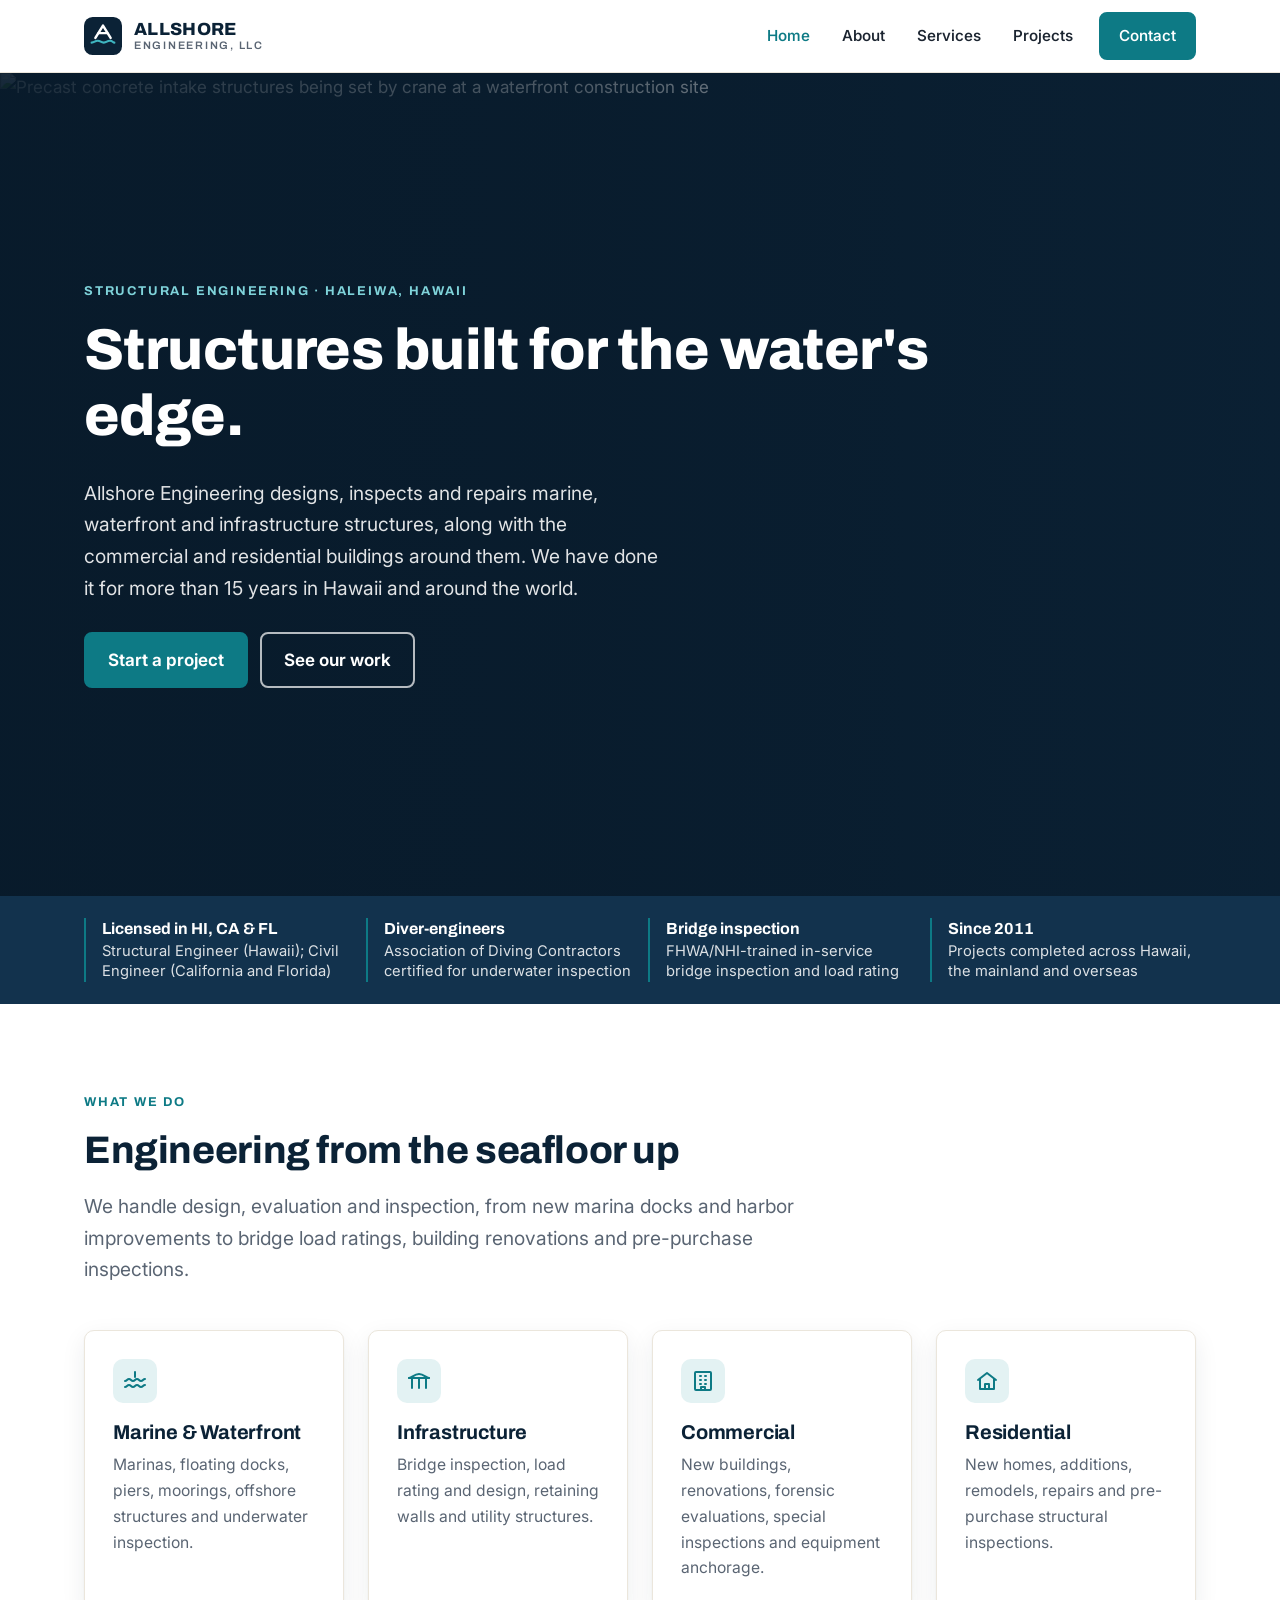
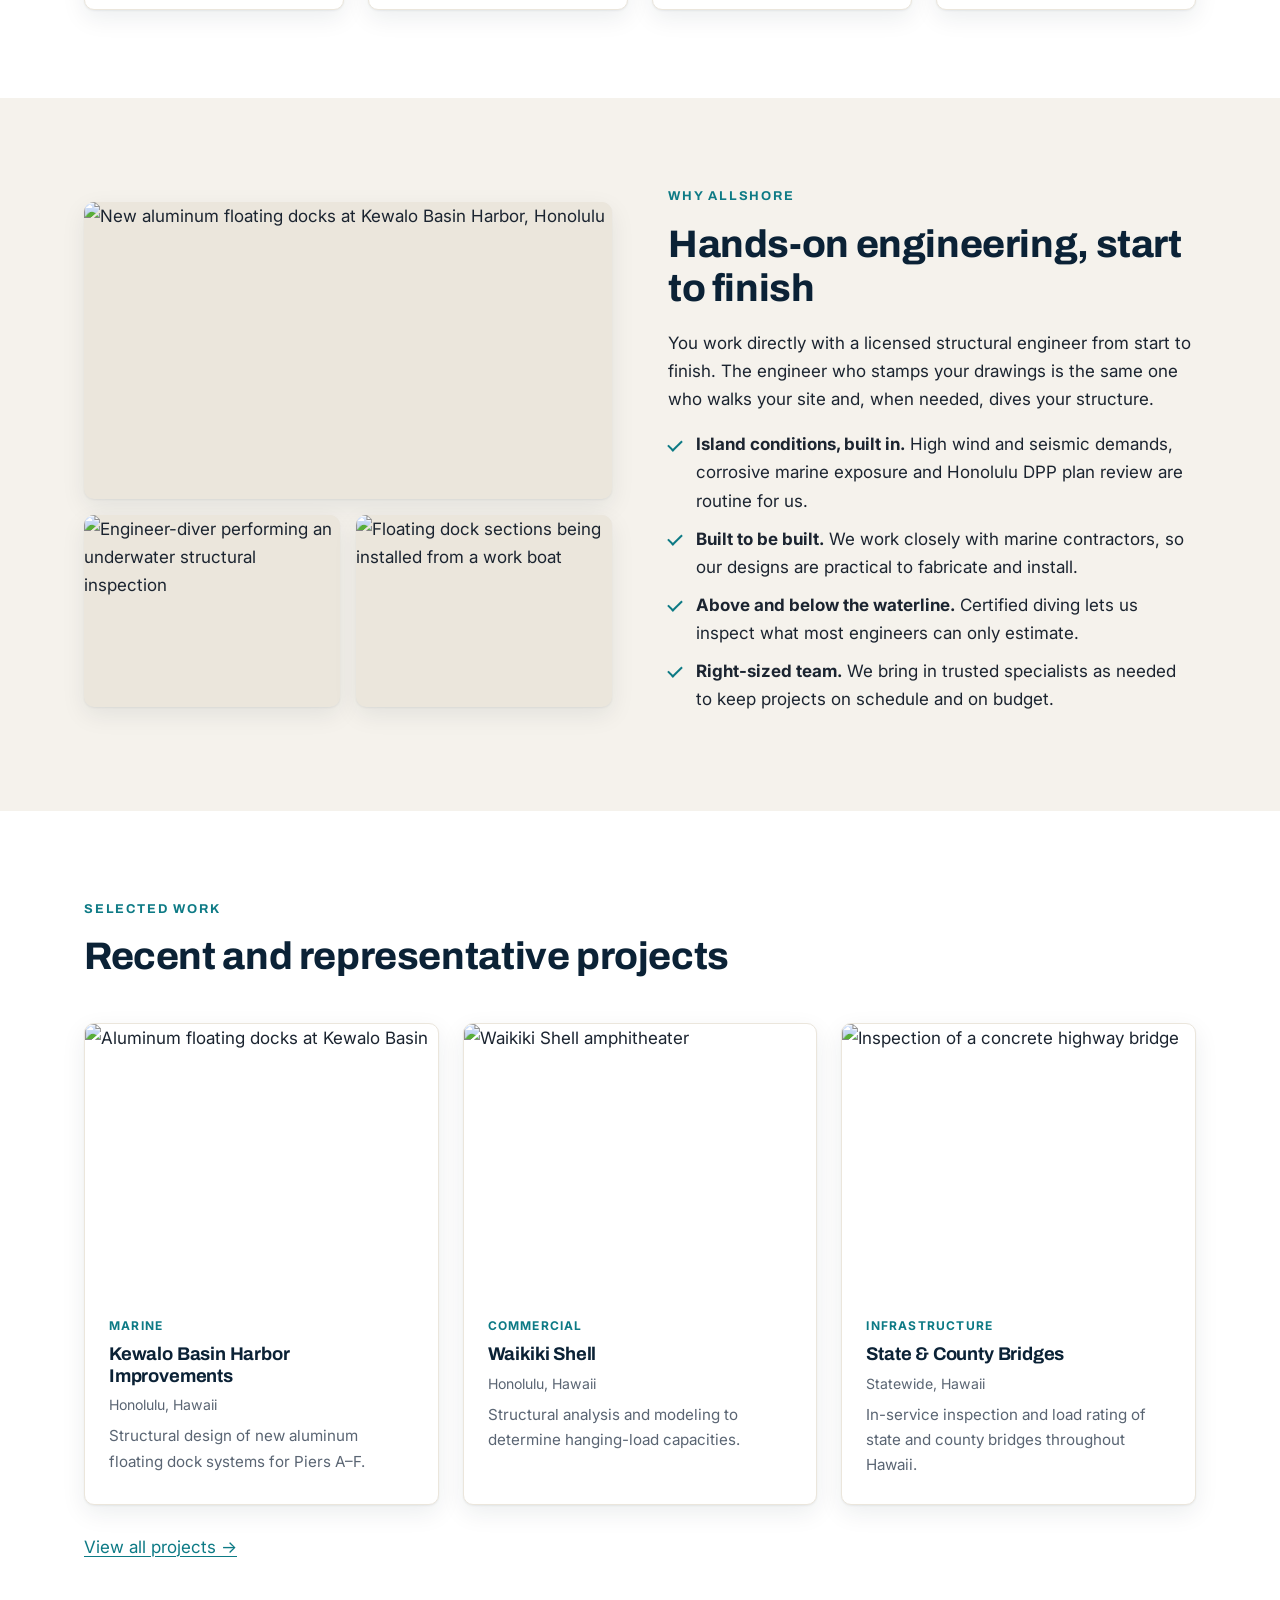
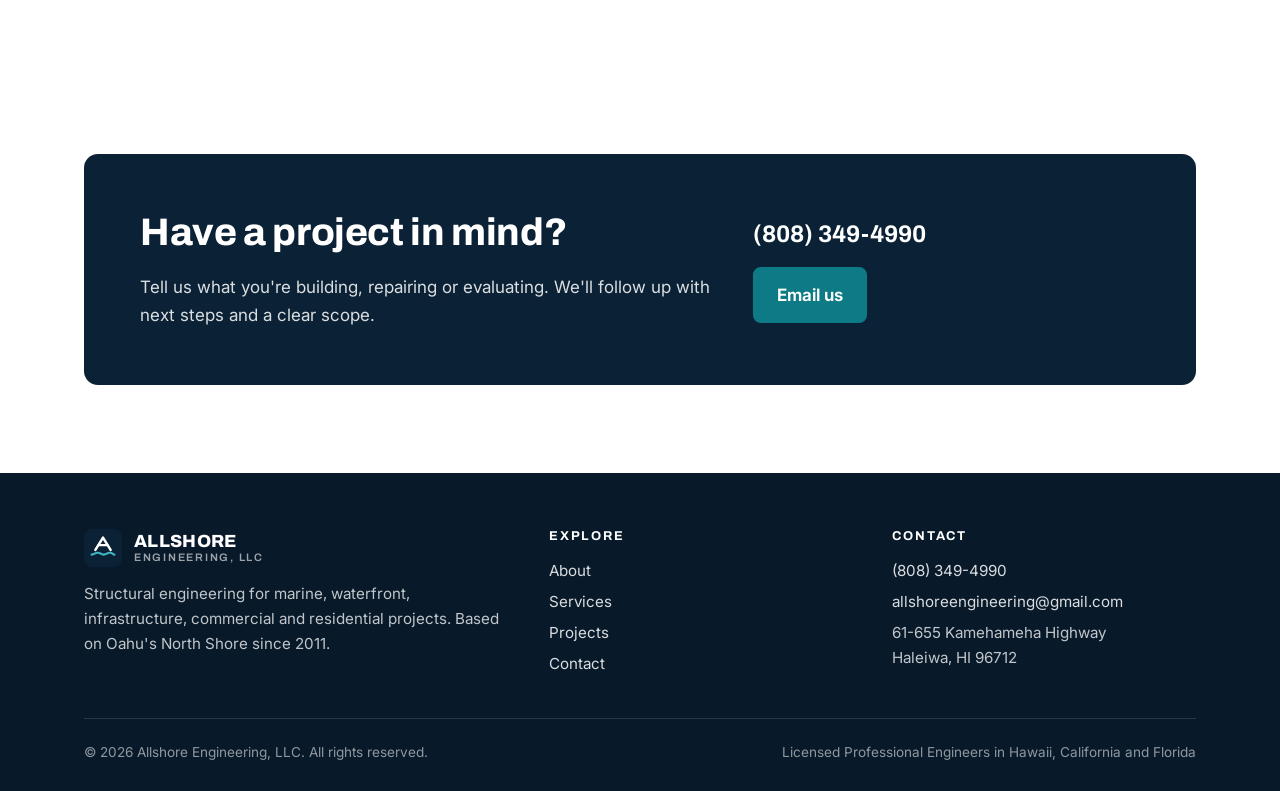
==== index.html @ d49df00f "Add files via upload" ====
<!doctype html>
<html lang="en">
<head>
<meta charset="utf-8">
<meta name="viewport" content="width=device-width, initial-scale=1">
<title>Allshore Engineering | Structural Engineers in Hawaii</title>
<meta name="description" content="Allshore Engineering, LLC provides structural engineering design, evaluation and inspection for marine, waterfront, infrastructure, commercial and residential projects in Hawaii and beyond.">
<link rel="canonical" href="https://allshoreengineering.com/">
<meta property="og:type" content="website">
<meta property="og:title" content="Allshore Engineering | Structural Engineers in Hawaii">
<meta property="og:description" content="Allshore Engineering, LLC provides structural engineering design, evaluation and inspection for marine, waterfront, infrastructure, commercial and residential projects in Hawaii and beyond.">
<meta property="og:url" content="https://allshoreengineering.com/">
<meta property="og:image" content="https://allshoreengineering.com/img/hero-burullus.jpg">
<meta name="theme-color" content="#0b2236">
<link rel="icon" href="favicon.svg" type="image/svg+xml">
<link rel="preconnect" href="https://fonts.googleapis.com">
<link rel="preconnect" href="https://fonts.gstatic.com" crossorigin>
<link href="https://fonts.googleapis.com/css2?family=Archivo:wght@600;700;800&family=Inter:wght@400;500;600;700&display=swap" rel="stylesheet">
<link rel="stylesheet" href="styles.css">
</head>
<body>
<a class="skip" href="#main">Skip to content</a>
<header class="site-header">
  <div class="container">
    <a class="brand" href="index.html" aria-label="Allshore Engineering home"><svg viewBox="0 0 40 40" aria-hidden="true"><rect width="40" height="40" rx="9" fill="#0b2236"/><path d="M8 27c3.2 0 3.2-2 6.4-2s3.2 2 6.4 2 3.2-2 6.4-2 3.2 2 4.8 2" fill="none" stroke="#3fb6c1" stroke-width="2.2" stroke-linecap="round"/><path d="M12 22 20 9l8 13" fill="none" stroke="#fff" stroke-width="2.6" stroke-linejoin="round" stroke-linecap="round"/><path d="M15.2 17h9.6" stroke="#fff" stroke-width="2.2" stroke-linecap="round"/></svg><span class="brand-name">ALLSHORE<small>Engineering, LLC</small></span></a>
    <button class="menu-toggle" aria-expanded="false" aria-controls="site-nav" aria-label="Menu"><svg viewBox="0 0 24 24" fill="none" stroke="currentColor" stroke-width="2" stroke-linecap="round"><path d="M4 7h16M4 12h16M4 17h16"/></svg></button>
    <nav class="nav" id="site-nav" aria-label="Main">
<a href="index.html" aria-current="page">Home</a>
<a href="about-us.html">About</a>
<a href="services.html">Services</a>
<a href="projects.html">Projects</a>
<a class="btn" href="contact.html">Contact</a>
    </nav>
  </div>
</header>
<main id="main">

<section class="hero">
  <div class="hero-media"><img src="img/hero-burullus.jpg" alt="Precast concrete intake structures being set by crane at a waterfront construction site" fetchpriority="high"></div>
  <div class="container">
    <span class="eyebrow">Structural Engineering &middot; Haleiwa, Hawaii</span>
    <h1>Structures built for the water's edge.</h1>
    <p>Allshore Engineering designs, inspects and repairs marine, waterfront and infrastructure structures, along with the commercial and residential buildings around them. We have done it for more than 15 years in Hawaii and around the world.</p>
    <div class="hero-actions">
      <a class="btn" href="contact.html">Start a project</a>
      <a class="btn btn-ghost" href="projects.html">See our work</a>
    </div>
  </div>
</section>

<div class="creds">
  <div class="container">
    <ul>
      <li><strong>Licensed in HI, CA &amp; FL</strong>Structural Engineer (Hawaii); Civil Engineer (California and Florida)</li>
      <li><strong>Diver-engineers</strong>Association of Diving Contractors certified for underwater inspection</li>
      <li><strong>Bridge inspection</strong>FHWA/NHI-trained in-service bridge inspection and load rating</li>
      <li><strong>Since 2011</strong>Projects completed across Hawaii, the mainland and overseas</li>
    </ul>
  </div>
</div>

<section>
  <div class="container">
    <div class="section-head">
      <span class="eyebrow">What we do</span>
      <h2>Engineering from the seafloor up</h2>
      <p class="lead">We handle design, evaluation and inspection, from new marina docks and harbor improvements to bridge load ratings, building renovations and pre-purchase inspections.</p>
    </div>
    <div class="grid-4">
      <a class="card" href="services.html#marine"><div class="icon"><svg viewBox="0 0 24 24" fill="none" stroke="currentColor" stroke-width="2" stroke-linecap="round" stroke-linejoin="round"><path d="M2 12c2 0 2-2 4-2s2 2 4 2 2-2 4-2 2 2 4 2 2-2 4-2"/><path d="M2 18c2 0 2-2 4-2s2 2 4 2 2-2 4-2 2 2 4 2 2-2 4-2"/><path d="M12 3v5"/></svg></div><h3>Marine &amp; Waterfront</h3><p>Marinas, floating docks, piers, moorings, offshore structures and underwater inspection.</p></a>
      <a class="card" href="services.html#infrastructure"><div class="icon"><svg viewBox="0 0 24 24" fill="none" stroke="currentColor" stroke-width="2" stroke-linecap="round" stroke-linejoin="round"><path d="M2 9h20"/><path d="M5 9v10M19 9v10M12 9v10"/><path d="M2 9c3 0 5-4 10-4s7 4 10 4"/></svg></div><h3>Infrastructure</h3><p>Bridge inspection, load rating and design, retaining walls and utility structures.</p></a>
      <a class="card" href="services.html#commercial"><div class="icon"><svg viewBox="0 0 24 24" fill="none" stroke="currentColor" stroke-width="2" stroke-linecap="round" stroke-linejoin="round"><rect x="4" y="3" width="16" height="18" rx="1"/><path d="M9 7h1M14 7h1M9 11h1M14 11h1M9 15h1M14 15h1M10 21v-3h4v3"/></svg></div><h3>Commercial</h3><p>New buildings, renovations, forensic evaluations, special inspections and equipment anchorage.</p></a>
      <a class="card" href="services.html#residential"><div class="icon"><svg viewBox="0 0 24 24" fill="none" stroke="currentColor" stroke-width="2" stroke-linecap="round" stroke-linejoin="round"><path d="M3 11 12 4l9 7"/><path d="M5 10v10h14V10"/><path d="M10 20v-5h4v5"/></svg></div><h3>Residential</h3><p>New homes, additions, remodels, repairs and pre-purchase structural inspections.</p></a>
    </div>
  </div>
</section>

<section class="section-sand">
  <div class="container grid-2">
    <div class="photo-stack">
      <div class="photo"><img src="img/kewalo-docks.jpg" alt="New aluminum floating docks at Kewalo Basin Harbor, Honolulu" loading="lazy"></div>
      <div class="photo"><img src="img/underwater-inspection.jpg" alt="Engineer-diver performing an underwater structural inspection" loading="lazy"></div>
      <div class="photo"><img src="img/dock-install.jpg" alt="Floating dock sections being installed from a work boat" loading="lazy"></div>
    </div>
    <div>
      <span class="eyebrow">Why Allshore</span>
      <h2>Hands-on engineering, start to finish</h2>
      <p>You work directly with a licensed structural engineer from start to finish. The engineer who stamps your drawings is the same one who walks your site and, when needed, dives your structure.</p>
      <ul class="list-plain list-check">
        <li><strong>Island conditions, built in.</strong> High wind and seismic demands, corrosive marine exposure and Honolulu DPP plan review are routine for us.</li>
        <li><strong>Built to be built.</strong> We work closely with marine contractors, so our designs are practical to fabricate and install.</li>
        <li><strong>Above and below the waterline.</strong> Certified diving lets us inspect what most engineers can only estimate.</li>
        <li><strong>Right-sized team.</strong> We bring in trusted specialists as needed to keep projects on schedule and on budget.</li>
      </ul>
    </div>
  </div>
</section>

<section>
  <div class="container">
    <div class="section-head">
      <span class="eyebrow">Selected work</span>
      <h2>Recent and representative projects</h2>
    </div>
    <div class="grid-3">
      <article class="project"><img src="img/kewalo-docks.jpg" alt="Aluminum floating docks at Kewalo Basin" loading="lazy"><div class="project-body"><span class="tag">Marine</span><h3>Kewalo Basin Harbor Improvements</h3><p class="loc">Honolulu, Hawaii</p><p>Structural design of new aluminum floating dock systems for Piers A&ndash;F.</p></div></article>
      <article class="project"><img src="img/waikiki-shell.jpg" alt="Waikiki Shell amphitheater" loading="lazy"><div class="project-body"><span class="tag">Commercial</span><h3>Waikiki Shell</h3><p class="loc">Honolulu, Hawaii</p><p>Structural analysis and modeling to determine hanging-load capacities.</p></div></article>
      <article class="project"><img src="img/bridge-underside.jpg" alt="Inspection of a concrete highway bridge" loading="lazy"><div class="project-body"><span class="tag">Infrastructure</span><h3>State &amp; County Bridges</h3><p class="loc">Statewide, Hawaii</p><p>In-service inspection and load rating of state and county bridges throughout Hawaii.</p></div></article>
    </div>
    <p style="margin-top:28px"><a href="projects.html">View all projects &rarr;</a></p>
  </div>
</section>

<section>
  <div class="container">
    <div class="cta">
      <div>
        <h2>Have a project in mind?</h2>
        <p>Tell us what you're building, repairing or evaluating. We'll follow up with next steps and a clear scope.</p>
      </div>
      <div class="actions">
        <a class="phone" href="tel:+18083494990">(808) 349-4990</a>
        <a class="btn" href="mailto:allshoreengineering@gmail.com?subject=Project%20inquiry">Email us</a>
      </div>
    </div>
  </div>
</section>

</main>
<footer class="site-footer">
  <div class="container">
    <div class="cols">
      <div>
        <a class="brand" href="index.html"><svg viewBox="0 0 40 40" aria-hidden="true"><rect width="40" height="40" rx="9" fill="#0b2236"/><path d="M8 27c3.2 0 3.2-2 6.4-2s3.2 2 6.4 2 3.2-2 6.4-2 3.2 2 4.8 2" fill="none" stroke="#3fb6c1" stroke-width="2.2" stroke-linecap="round"/><path d="M12 22 20 9l8 13" fill="none" stroke="#fff" stroke-width="2.6" stroke-linejoin="round" stroke-linecap="round"/><path d="M15.2 17h9.6" stroke="#fff" stroke-width="2.2" stroke-linecap="round"/></svg><span class="brand-name">ALLSHORE<small>Engineering, LLC</small></span></a>
        <p>Structural engineering for marine, waterfront, infrastructure, commercial and residential projects. Based on Oahu's North Shore since 2011.</p>
      </div>
      <div>
        <h4>Explore</h4>
        <ul>
          <li><a href="about-us.html">About</a></li>
          <li><a href="services.html">Services</a></li>
          <li><a href="projects.html">Projects</a></li>
          <li><a href="contact.html">Contact</a></li>
        </ul>
      </div>
      <div>
        <h4>Contact</h4>
        <ul>
          <li><a href="tel:+18083494990">(808) 349-4990</a></li>
          <li><a href="mailto:allshoreengineering@gmail.com">allshoreengineering@gmail.com</a></li>
          <li>61-655 Kamehameha Highway<br>Haleiwa, HI 96712</li>
        </ul>
      </div>
    </div>
    <div class="legal">
      <span>&copy; 2026 Allshore Engineering, LLC. All rights reserved.</span>
      <span>Licensed Professional Engineers in Hawaii, California and Florida</span>
    </div>
  </div>
</footer>
<script>
(function(){
  var t=document.querySelector('.menu-toggle'), n=document.getElementById('site-nav');
  if(t&&n) t.addEventListener('click',function(){var o=n.classList.toggle('open'); t.setAttribute('aria-expanded',o);});
})();
</script>
</body>
</html>
---- styles.css ----
/* Allshore Engineering, LLC — site styles */
:root {
  --navy: #0b2236;
  --navy-2: #12324d;
  --teal: #0d7a85;
  --teal-dark: #095e66;
  --sand: #f5f2ec;
  --sand-2: #ebe6dc;
  --ink: #1b2430;
  --muted: #5a6573;
  --line: #d9d3c7;
  --white: #ffffff;
  --radius: 10px;
  --max: 1160px;
  --shadow: 0 1px 2px rgba(11, 34, 54, .06), 0 8px 24px rgba(11, 34, 54, .08);
  --font-body: "Inter", system-ui, -apple-system, "Segoe UI", Roboto, sans-serif;
  --font-head: "Archivo", "Inter", system-ui, sans-serif;
}

*, *::before, *::after { box-sizing: border-box; }
html { scroll-behavior: smooth; }
body {
  margin: 0;
  font-family: var(--font-body);
  font-size: 17px;
  line-height: 1.65;
  color: var(--ink);
  background: var(--white);
  -webkit-font-smoothing: antialiased;
}
img { max-width: 100%; display: block; }
a { color: var(--teal); text-decoration-thickness: 1px; text-underline-offset: 3px; }
a:hover { color: var(--teal-dark); }
h1, h2, h3, h4 { font-family: var(--font-head); color: var(--navy); line-height: 1.15; margin: 0 0 .5em; letter-spacing: -.01em; }
h1 { font-size: clamp(2.2rem, 5vw, 3.6rem); font-weight: 800; }
h2 { font-size: clamp(1.7rem, 3.2vw, 2.4rem); font-weight: 750; }
h3 { font-size: 1.25rem; font-weight: 700; }
p { margin: 0 0 1em; }
.container { width: 100%; max-width: var(--max); margin: 0 auto; padding: 0 24px; }
.eyebrow { font-family: var(--font-head); font-size: .8rem; font-weight: 700; letter-spacing: .14em; text-transform: uppercase; color: var(--teal); margin-bottom: .9rem; display: block; }
.lead { font-size: 1.2rem; color: var(--muted); max-width: 46rem; }
.skip { position: absolute; left: -999px; top: 0; background: var(--navy); color: #fff; padding: 8px 14px; z-index: 100; }
.skip:focus { left: 8px; top: 8px; }

/* Header */
.site-header { position: sticky; top: 0; z-index: 50; background: rgba(255,255,255,.96); backdrop-filter: saturate(160%) blur(8px); border-bottom: 1px solid var(--sand-2); }
.site-header .container { display: flex; align-items: center; justify-content: space-between; height: 72px; }
.brand { display: flex; align-items: center; gap: 12px; text-decoration: none; color: var(--navy); }
.brand svg { width: 38px; height: 38px; flex: none; }
.brand-name { font-family: var(--font-head); font-weight: 800; font-size: 1.1rem; letter-spacing: .02em; line-height: 1.1; }
.brand-name small { display: block; font-weight: 600; font-size: .68rem; letter-spacing: .16em; color: var(--muted); text-transform: uppercase; }
.nav { display: flex; align-items: center; gap: 4px; }
.nav a { text-decoration: none; color: var(--ink); font-weight: 550; font-size: .95rem; padding: 8px 14px; border-radius: 8px; }
.nav a:hover { background: var(--sand); color: var(--navy); }
.nav a[aria-current="page"] { color: var(--teal); }
.nav .btn { margin-left: 8px; }
.menu-toggle { display: none; background: none; border: 1px solid var(--line); border-radius: 8px; padding: 8px 10px; cursor: pointer; color: var(--navy); }
.menu-toggle svg { width: 22px; height: 22px; display: block; }

/* Buttons */
.btn { display: inline-flex; align-items: center; gap: 8px; background: var(--teal); color: #fff !important; text-decoration: none; font-weight: 650; padding: 12px 22px; border-radius: 8px; border: 2px solid var(--teal); transition: background .15s, border-color .15s; }
.btn:hover { background: var(--teal-dark); border-color: var(--teal-dark); }
.btn-ghost { background: transparent; color: #fff !important; border-color: rgba(255,255,255,.7); }
.btn-ghost:hover { background: rgba(255,255,255,.12); border-color: #fff; }
.nav .btn { padding: 9px 18px; }

/* Hero */
.hero { position: relative; color: #fff; background: var(--navy); overflow: hidden; }
.hero-media { position: absolute; inset: 0; }
.hero-media img { width: 100%; height: 100%; object-fit: cover; }
.hero::after { content: ""; position: absolute; inset: 0; background: linear-gradient(90deg, rgba(8,26,42,.92) 0%, rgba(8,26,42,.72) 45%, rgba(8,26,42,.25) 100%); }
.hero .container { position: relative; z-index: 1; padding-top: 120px; padding-bottom: 120px; }
.hero h1 { color: #fff; max-width: 15em; }
.hero p { font-size: 1.2rem; max-width: 36rem; color: rgba(255,255,255,.88); }
.hero .eyebrow { color: #7fd3da; }
.hero-actions { display: flex; flex-wrap: wrap; gap: 12px; margin-top: 28px; }

.page-hero { background: var(--navy); color: #fff; position: relative; overflow: hidden; }
.page-hero .container { position: relative; z-index: 1; padding-top: 80px; padding-bottom: 72px; }
.page-hero h1 { color: #fff; font-size: clamp(2rem, 4.4vw, 3rem); }
.page-hero p { color: rgba(255,255,255,.85); font-size: 1.15rem; max-width: 42rem; margin: 0; }
.page-hero .eyebrow { color: #7fd3da; }
.page-hero.has-image .hero-media img { opacity: .35; }

/* Credentials strip */
.creds { background: var(--navy-2); color: #fff; }
.creds ul { list-style: none; margin: 0; padding: 22px 0; display: grid; grid-template-columns: repeat(4, 1fr); gap: 16px; }
.creds li { font-size: .92rem; line-height: 1.4; color: rgba(255,255,255,.85); padding-left: 16px; border-left: 2px solid var(--teal); }
.creds strong { display: block; color: #fff; font-family: var(--font-head); font-size: 1rem; }

/* Sections */
section { padding: 88px 0; }
.section-sand { background: var(--sand); }
.section-head { max-width: 46rem; margin-bottom: 44px; }
.grid-2 { display: grid; grid-template-columns: 1fr 1fr; gap: 56px; align-items: center; }
.grid-3 { display: grid; grid-template-columns: repeat(3, 1fr); gap: 24px; }
.grid-4 { display: grid; grid-template-columns: repeat(4, 1fr); gap: 24px; }

.card { background: var(--white); border: 1px solid var(--sand-2); border-radius: var(--radius); padding: 28px; box-shadow: var(--shadow); }
.card h3 { margin-bottom: .4em; }
.card p { color: var(--muted); margin: 0; font-size: .98rem; }
.card .icon { width: 44px; height: 44px; border-radius: 10px; background: #e3f2f3; color: var(--teal); display: grid; place-items: center; margin-bottom: 18px; }
.card .icon svg { width: 24px; height: 24px; }
a.card { text-decoration: none; color: inherit; transition: transform .15s, box-shadow .15s; }
a.card:hover { transform: translateY(-2px); box-shadow: 0 2px 4px rgba(11,34,54,.08), 0 14px 32px rgba(11,34,54,.12); }

.photo { border-radius: var(--radius); overflow: hidden; box-shadow: var(--shadow); background: var(--sand-2); }
.photo img { width: 100%; height: 100%; object-fit: cover; aspect-ratio: 4 / 3; }
.photo-stack { display: grid; grid-template-columns: 1fr 1fr; gap: 16px; }
.photo-stack .photo:first-child { grid-column: 1 / -1; }
.photo-stack .photo:first-child img { aspect-ratio: 16 / 9; }

/* Projects */
.project { background: var(--white); border-radius: var(--radius); overflow: hidden; border: 1px solid var(--sand-2); box-shadow: var(--shadow); display: flex; flex-direction: column; }
.project img { aspect-ratio: 4 / 3; object-fit: cover; width: 100%; }
.project-body { padding: 22px 24px 26px; }
.project-body .tag { font-size: .75rem; font-weight: 700; letter-spacing: .1em; text-transform: uppercase; color: var(--teal); }
.project-body h3 { margin: .35em 0 .35em; font-size: 1.15rem; }
.project-body p { color: var(--muted); font-size: .95rem; margin: 0; }
.project-body .loc { font-size: .88rem; color: var(--muted); margin-bottom: .5em; }
.note { font-size: .82rem; color: var(--muted); font-style: italic; margin-top: .6em !important; }

.filters { display: flex; flex-wrap: wrap; gap: 8px; margin-bottom: 32px; }
.filters button { font: inherit; font-size: .92rem; font-weight: 600; background: var(--white); border: 1px solid var(--line); color: var(--ink); padding: 8px 16px; border-radius: 999px; cursor: pointer; }
.filters button[aria-pressed="true"] { background: var(--navy); border-color: var(--navy); color: #fff; }

.list-plain { list-style: none; padding: 0; margin: 0; }
.list-check li { position: relative; padding-left: 28px; margin-bottom: 10px; }
.list-check li::before { content: ""; position: absolute; left: 0; top: .55em; width: 14px; height: 8px; border-left: 2.5px solid var(--teal); border-bottom: 2.5px solid var(--teal); transform: rotate(-45deg); }

/* Services detail */
.service { display: grid; grid-template-columns: 1fr 1.2fr; gap: 56px; align-items: start; padding: 64px 0; border-top: 1px solid var(--sand-2); }
.service:first-of-type { border-top: 0; padding-top: 0; }
.service.flip .service-media { order: 2; }
.service ul { columns: 2; column-gap: 28px; }

/* Bio */
.bio { display: grid; grid-template-columns: 1fr 1.5fr; gap: 56px; align-items: start; }
.facts { display: grid; gap: 22px; }
.facts h4 { font-size: .8rem; letter-spacing: .14em; text-transform: uppercase; color: var(--teal); margin-bottom: .5em; }
.facts ul { margin: 0; padding-left: 18px; }
.facts li { margin-bottom: 4px; }

/* Process */
.steps { counter-reset: step; display: grid; grid-template-columns: repeat(4, 1fr); gap: 24px; }
.step { position: relative; padding-top: 52px; }
.step::before { counter-increment: step; content: counter(step, decimal-leading-zero); position: absolute; top: 0; left: 0; font-family: var(--font-head); font-weight: 800; font-size: 2rem; color: var(--teal); }
.step p { color: var(--muted); font-size: .97rem; }

/* CTA */
.cta { background: var(--navy); color: #fff; border-radius: 14px; padding: 56px; display: grid; grid-template-columns: 1.5fr 1fr; gap: 32px; align-items: center; }
.cta h2 { color: #fff; }
.cta p { color: rgba(255,255,255,.85); margin: 0; }
.cta .actions { display: flex; flex-direction: column; gap: 12px; align-items: flex-start; }
.cta .actions a.phone { color: #fff; font-family: var(--font-head); font-size: 1.5rem; font-weight: 700; text-decoration: none; }

/* Contact */
.contact-grid { display: grid; grid-template-columns: 1.1fr 1fr; gap: 40px; }
.contact-item { display: flex; gap: 16px; padding: 20px 0; border-bottom: 1px solid var(--sand-2); }
.contact-item:last-child { border-bottom: 0; }
.contact-item .icon { flex: none; width: 44px; height: 44px; border-radius: 10px; background: #e3f2f3; color: var(--teal); display: grid; place-items: center; }
.contact-item .icon svg { width: 22px; height: 22px; }
.contact-item h3 { font-size: .8rem; letter-spacing: .14em; text-transform: uppercase; color: var(--muted); margin: 0 0 4px; }
.contact-item p, .contact-item a { margin: 0; font-size: 1.1rem; font-weight: 600; color: var(--navy); text-decoration: none; }
.contact-item a:hover { color: var(--teal); }
.map-frame { border: 0; width: 100%; height: 100%; min-height: 380px; border-radius: var(--radius); box-shadow: var(--shadow); }

/* Footer */
.site-footer { background: #081a2a; color: rgba(255,255,255,.75); padding: 56px 0 28px; font-size: .95rem; }
.site-footer .cols { display: grid; grid-template-columns: 1.4fr 1fr 1fr; gap: 40px; padding-bottom: 36px; border-bottom: 1px solid rgba(255,255,255,.12); }
.site-footer h4 { color: #fff; font-size: .8rem; letter-spacing: .14em; text-transform: uppercase; margin-bottom: 14px; }
.site-footer a { color: rgba(255,255,255,.85); text-decoration: none; }
.site-footer a:hover { color: #fff; text-decoration: underline; }
.site-footer ul { list-style: none; margin: 0; padding: 0; }
.site-footer li { margin-bottom: 6px; }
.site-footer .brand { color: #fff; margin-bottom: 14px; }
.site-footer .brand-name small { color: rgba(255,255,255,.6); }
.site-footer .legal { padding-top: 22px; display: flex; justify-content: space-between; flex-wrap: wrap; gap: 8px; font-size: .85rem; color: rgba(255,255,255,.55); }

/* Responsive */
@media (max-width: 980px) {
  .grid-4, .steps { grid-template-columns: repeat(2, 1fr); }
  .grid-3 { grid-template-columns: repeat(2, 1fr); }
  .creds ul { grid-template-columns: repeat(2, 1fr); }
  .grid-2, .bio, .service, .contact-grid, .cta { grid-template-columns: 1fr; gap: 32px; }
  .service.flip .service-media { order: 0; }
  .site-footer .cols { grid-template-columns: 1fr 1fr; }
}
@media (max-width: 760px) {
  body { font-size: 16px; }
  .menu-toggle { display: block; }
  .nav { display: none; position: absolute; top: 72px; left: 0; right: 0; background: #fff; flex-direction: column; align-items: stretch; padding: 12px 16px 20px; border-bottom: 1px solid var(--sand-2); box-shadow: var(--shadow); }
  .nav.open { display: flex; }
  .nav a { padding: 12px; }
  .nav .btn { margin: 8px 0 0; justify-content: center; }
  .container { padding: 0 16px; }
  section { padding: 64px 0; }
  .hero .container { padding-top: 88px; padding-bottom: 88px; }
  .hero::after { background: linear-gradient(180deg, rgba(8,26,42,.85), rgba(8,26,42,.7)); }
  .grid-3, .grid-4, .steps, .creds ul, .photo-stack, .site-footer .cols { grid-template-columns: 1fr; }
  .service ul { columns: 1; }
  .cta { padding: 36px 24px; }
}
@media (prefers-reduced-motion: reduce) { html { scroll-behavior: auto; } a.card { transition: none; } }
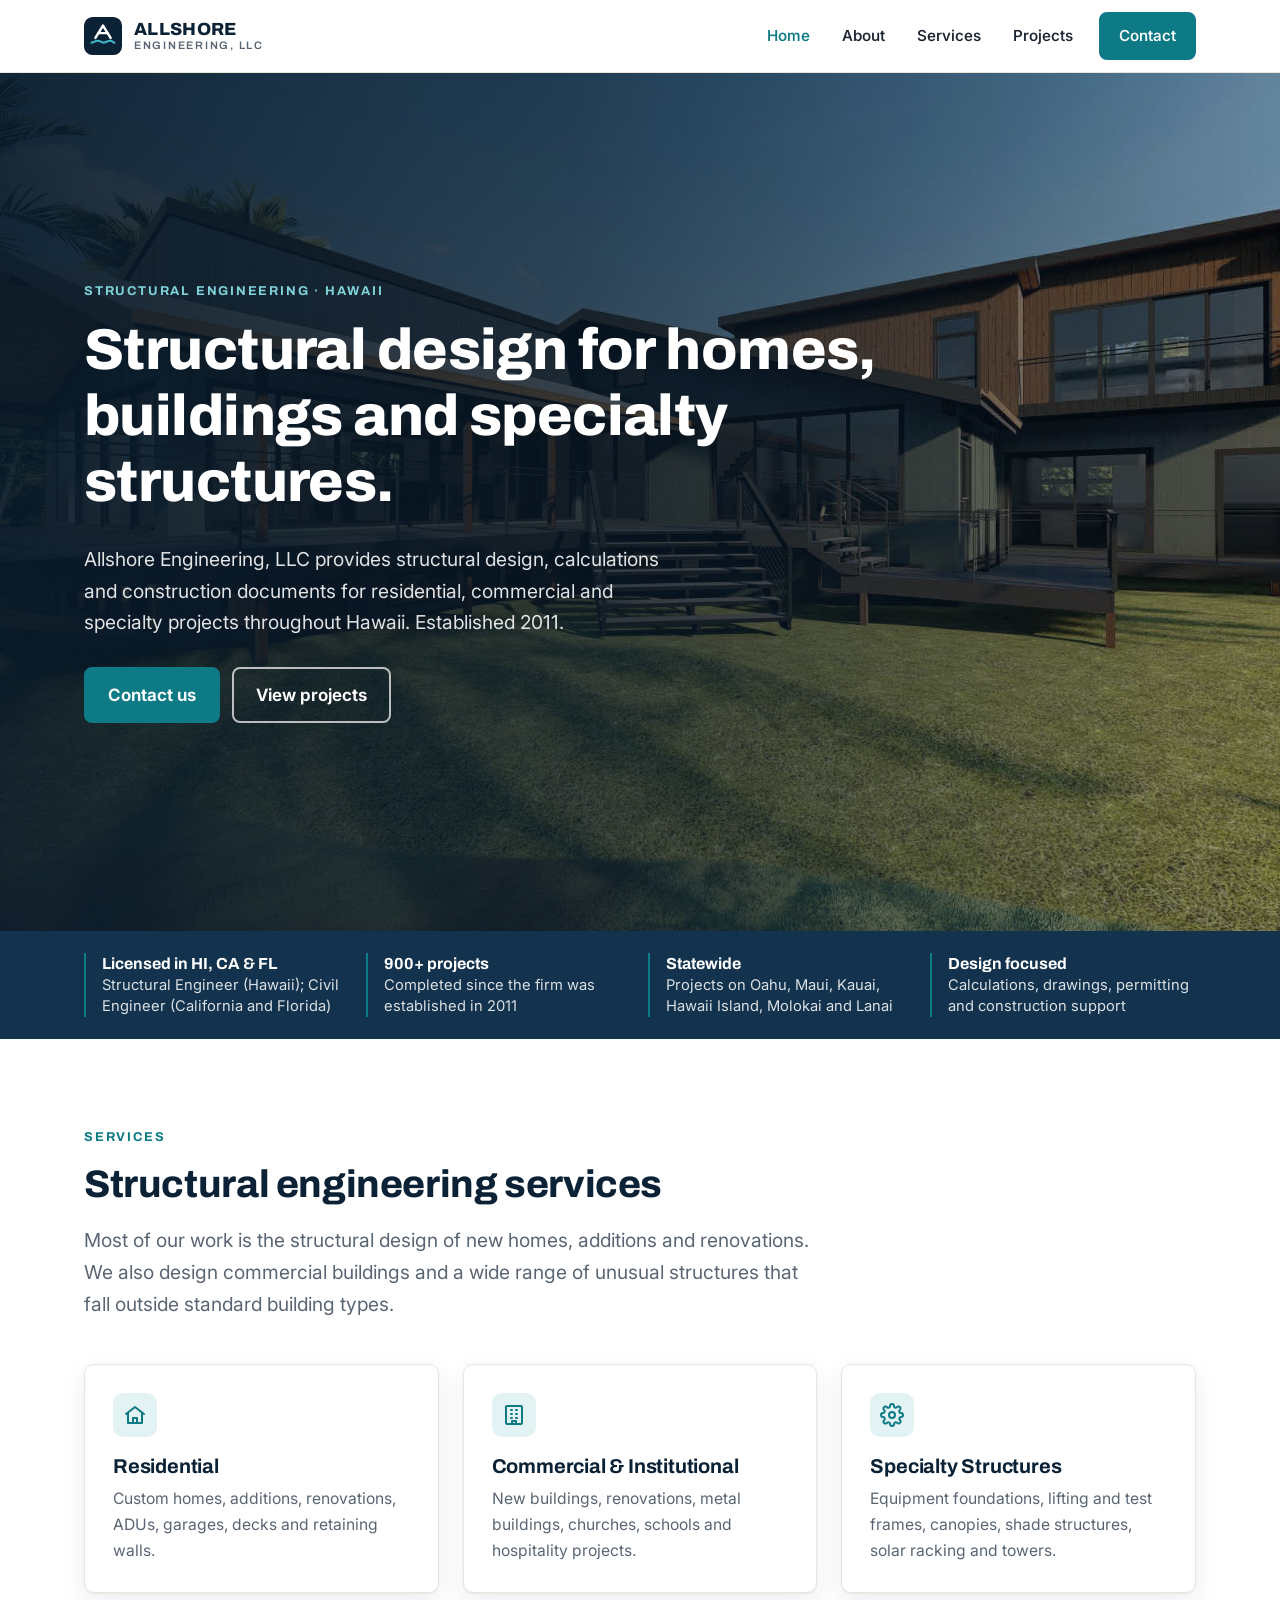
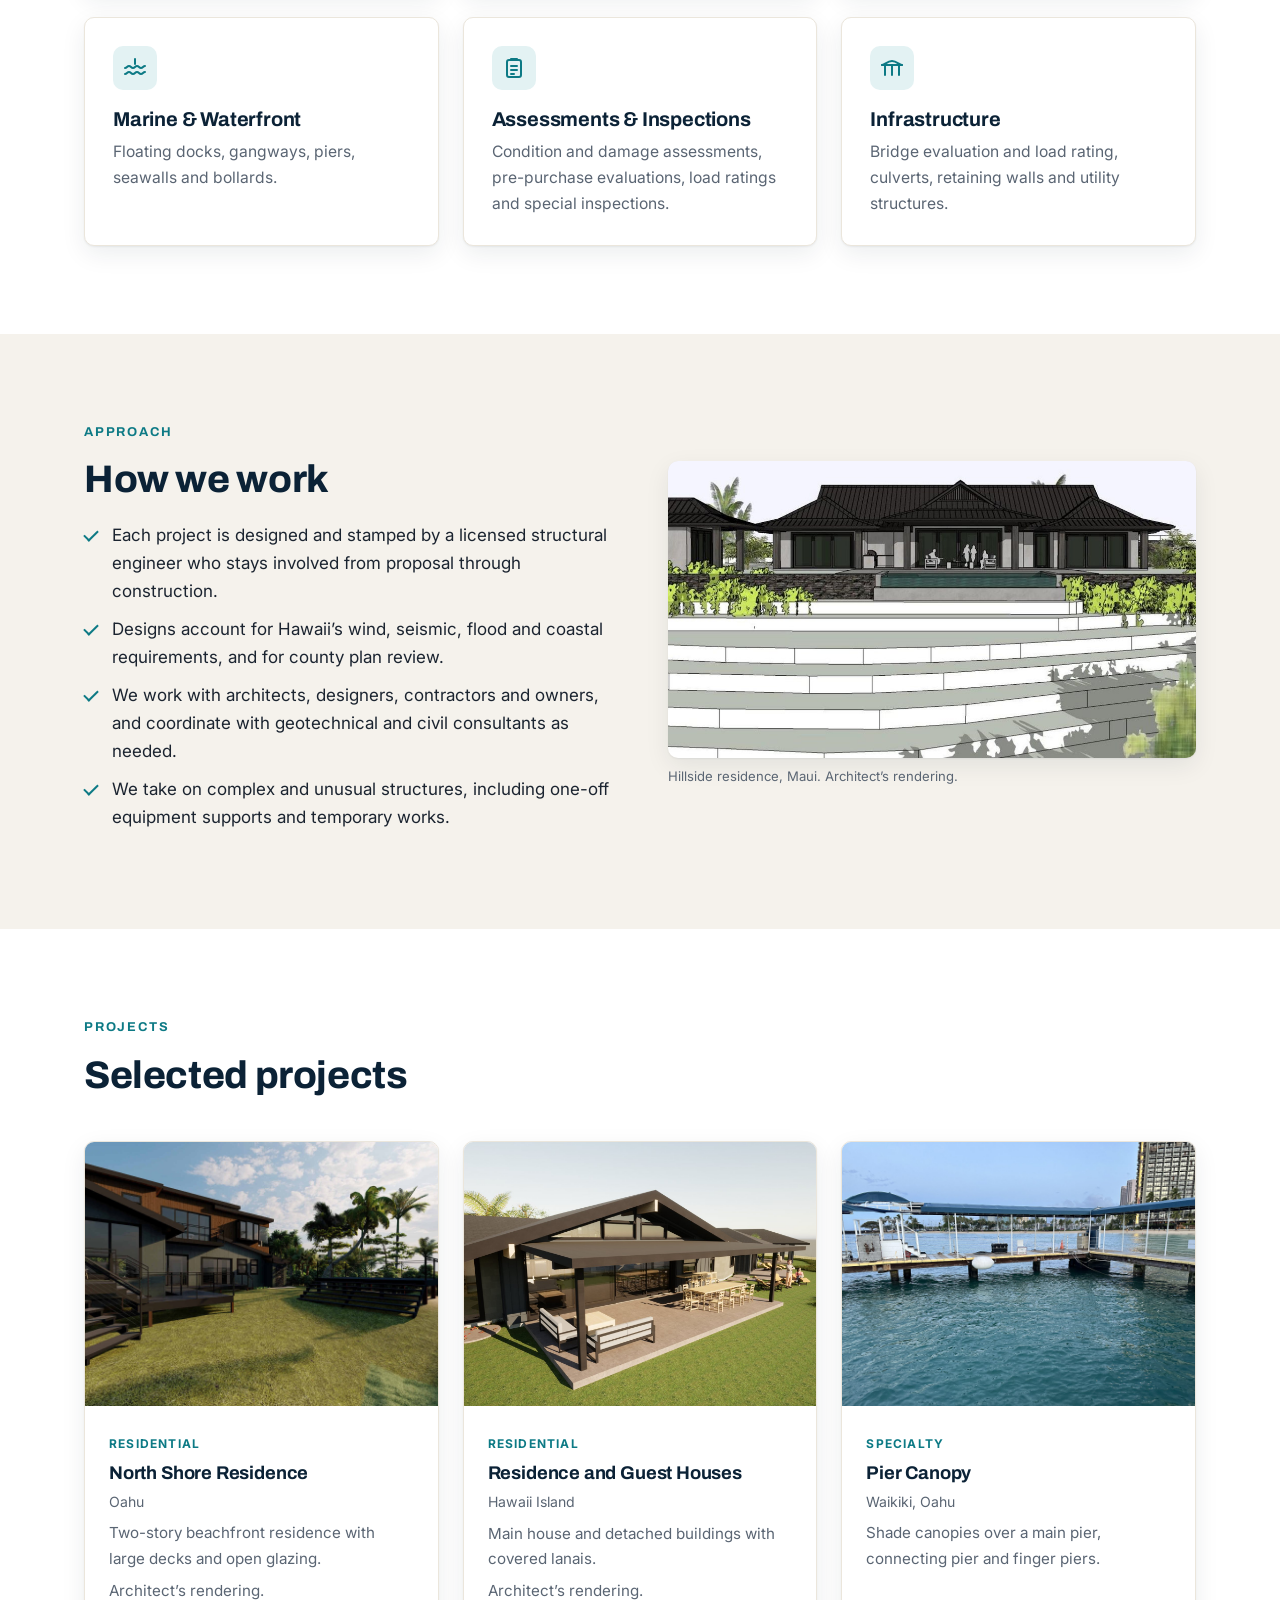
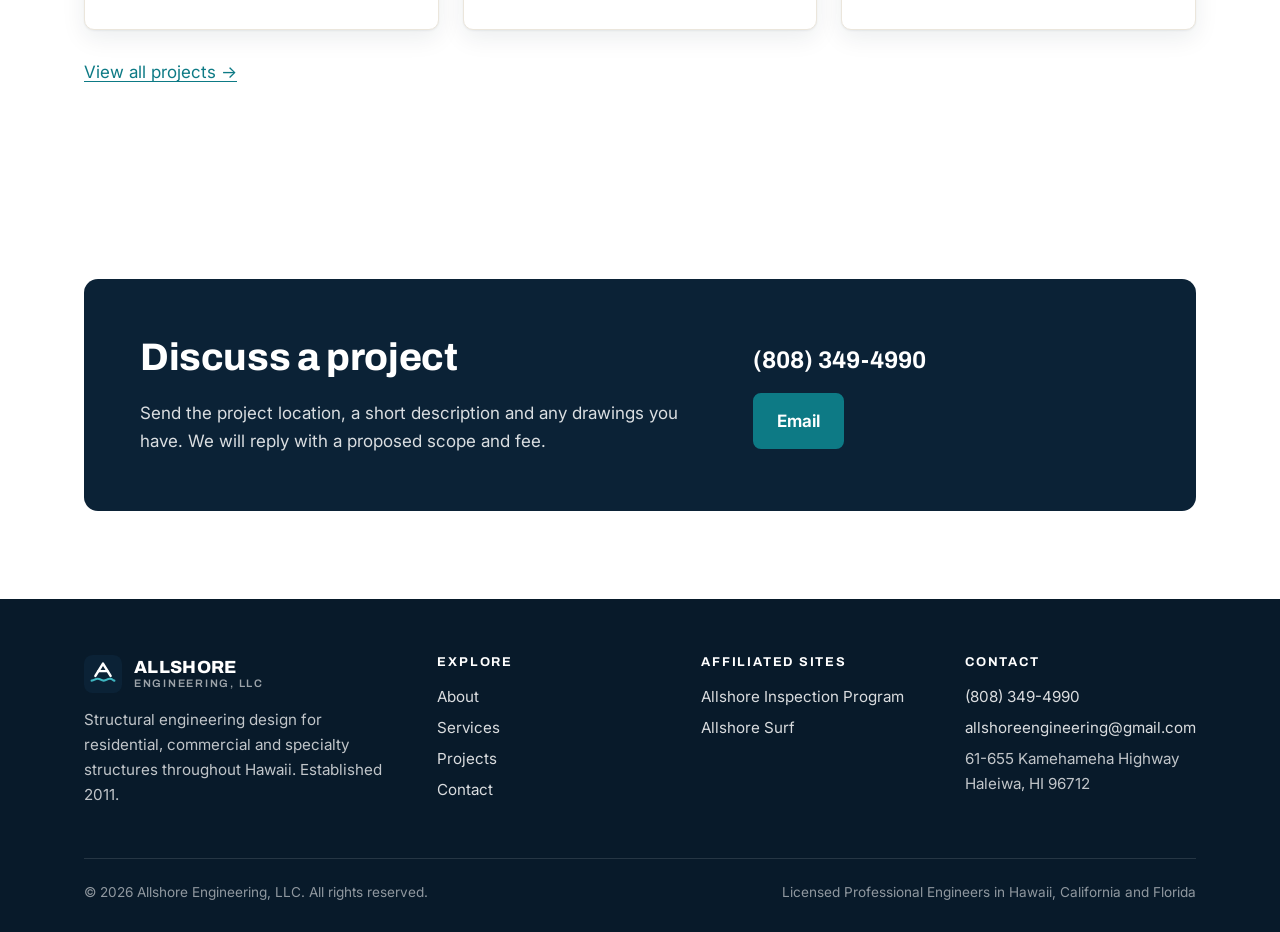
==== commit 1b6d122a: "Add files via upload" ====
--- a/index.html
+++ b/index.html
@@ -4,13 +4,13 @@
 <meta charset="utf-8">
 <meta name="viewport" content="width=device-width, initial-scale=1">
 <title>Allshore Engineering | Structural Engineers in Hawaii</title>
-<meta name="description" content="Allshore Engineering, LLC provides structural engineering design, evaluation and inspection for marine, waterfront, infrastructure, commercial and residential projects in Hawaii and beyond.">
+<meta name="description" content="Allshore Engineering, LLC provides structural design for residential, commercial and specialty structures throughout Hawaii.">
 <link rel="canonical" href="https://allshoreengineering.com/">
 <meta property="og:type" content="website">
 <meta property="og:title" content="Allshore Engineering | Structural Engineers in Hawaii">
-<meta property="og:description" content="Allshore Engineering, LLC provides structural engineering design, evaluation and inspection for marine, waterfront, infrastructure, commercial and residential projects in Hawaii and beyond.">
+<meta property="og:description" content="Allshore Engineering, LLC provides structural design for residential, commercial and specialty structures throughout Hawaii.">
 <meta property="og:url" content="https://allshoreengineering.com/">
-<meta property="og:image" content="https://allshoreengineering.com/img/hero-burullus.jpg">
+<meta property="og:image" content="https://allshoreengineering.com/img/billabong-18.jpg">
 <meta name="theme-color" content="#0b2236">
 <link rel="icon" href="favicon.svg" type="image/svg+xml">
 <link rel="preconnect" href="https://fonts.googleapis.com">
@@ -36,14 +36,14 @@
 <main id="main">
 
 <section class="hero">
-  <div class="hero-media"><img src="img/hero-burullus.jpg" alt="Precast concrete intake structures being set by crane at a waterfront construction site" fetchpriority="high"></div>
+  <div class="hero-media"><img src="img/billabong-18.jpg" alt="Rendering of a two-story residence with large decks and glazing on Oahu's North Shore" fetchpriority="high"></div>
   <div class="container">
-    <span class="eyebrow">Structural Engineering &middot; Haleiwa, Hawaii</span>
-    <h1>Structures built for the water's edge.</h1>
-    <p>Allshore Engineering designs, inspects and repairs marine, waterfront and infrastructure structures, along with the commercial and residential buildings around them. We have done it for more than 15 years in Hawaii and around the world.</p>
+    <span class="eyebrow">Structural Engineering &middot; Hawaii</span>
+    <h1>Structural design for homes, buildings and specialty structures.</h1>
+    <p>Allshore Engineering, LLC provides structural design, calculations and construction documents for residential, commercial and specialty projects throughout Hawaii. Established 2011.</p>
     <div class="hero-actions">
-      <a class="btn" href="contact.html">Start a project</a>
-      <a class="btn btn-ghost" href="projects.html">See our work</a>
+      <a class="btn" href="contact.html">Contact us</a>
+      <a class="btn btn-ghost" href="projects.html">View projects</a>
     </div>
   </div>
 </section>
@@ -52,9 +52,9 @@
   <div class="container">
     <ul>
       <li><strong>Licensed in HI, CA &amp; FL</strong>Structural Engineer (Hawaii); Civil Engineer (California and Florida)</li>
-      <li><strong>Diver-engineers</strong>Association of Diving Contractors certified for underwater inspection</li>
-      <li><strong>Bridge inspection</strong>FHWA/NHI-trained in-service bridge inspection and load rating</li>
-      <li><strong>Since 2011</strong>Projects completed across Hawaii, the mainland and overseas</li>
+      <li><strong>900+ projects</strong>Completed since the firm was established in 2011</li>
+      <li><strong>Statewide</strong>Projects on Oahu, Maui, Kauai, Hawaii Island, Molokai and Lanai</li>
+      <li><strong>Design focused</strong>Calculations, drawings, permitting and construction support</li>
     </ul>
   </div>
 </div>
@@ -62,50 +62,50 @@
 <section>
   <div class="container">
     <div class="section-head">
-      <span class="eyebrow">What we do</span>
-      <h2>Engineering from the seafloor up</h2>
-      <p class="lead">We handle design, evaluation and inspection, from new marina docks and harbor improvements to bridge load ratings, building renovations and pre-purchase inspections.</p>
+      <span class="eyebrow">Services</span>
+      <h2>Structural engineering services</h2>
+      <p class="lead">Most of our work is the structural design of new homes, additions and renovations. We also design commercial buildings and a wide range of unusual structures that fall outside standard building types.</p>
     </div>
-    <div class="grid-4">
-      <a class="card" href="services.html#marine"><div class="icon"><svg viewBox="0 0 24 24" fill="none" stroke="currentColor" stroke-width="2" stroke-linecap="round" stroke-linejoin="round"><path d="M2 12c2 0 2-2 4-2s2 2 4 2 2-2 4-2 2 2 4 2 2-2 4-2"/><path d="M2 18c2 0 2-2 4-2s2 2 4 2 2-2 4-2 2 2 4 2 2-2 4-2"/><path d="M12 3v5"/></svg></div><h3>Marine &amp; Waterfront</h3><p>Marinas, floating docks, piers, moorings, offshore structures and underwater inspection.</p></a>
-      <a class="card" href="services.html#infrastructure"><div class="icon"><svg viewBox="0 0 24 24" fill="none" stroke="currentColor" stroke-width="2" stroke-linecap="round" stroke-linejoin="round"><path d="M2 9h20"/><path d="M5 9v10M19 9v10M12 9v10"/><path d="M2 9c3 0 5-4 10-4s7 4 10 4"/></svg></div><h3>Infrastructure</h3><p>Bridge inspection, load rating and design, retaining walls and utility structures.</p></a>
-      <a class="card" href="services.html#commercial"><div class="icon"><svg viewBox="0 0 24 24" fill="none" stroke="currentColor" stroke-width="2" stroke-linecap="round" stroke-linejoin="round"><rect x="4" y="3" width="16" height="18" rx="1"/><path d="M9 7h1M14 7h1M9 11h1M14 11h1M9 15h1M14 15h1M10 21v-3h4v3"/></svg></div><h3>Commercial</h3><p>New buildings, renovations, forensic evaluations, special inspections and equipment anchorage.</p></a>
-      <a class="card" href="services.html#residential"><div class="icon"><svg viewBox="0 0 24 24" fill="none" stroke="currentColor" stroke-width="2" stroke-linecap="round" stroke-linejoin="round"><path d="M3 11 12 4l9 7"/><path d="M5 10v10h14V10"/><path d="M10 20v-5h4v5"/></svg></div><h3>Residential</h3><p>New homes, additions, remodels, repairs and pre-purchase structural inspections.</p></a>
+    <div class="grid-3">
+      <a class="card" href="services.html#residential"><div class="icon"><svg viewBox="0 0 24 24" fill="none" stroke="currentColor" stroke-width="2" stroke-linecap="round" stroke-linejoin="round"><path d="M3 11 12 4l9 7"/><path d="M5 10v10h14V10"/><path d="M10 20v-5h4v5"/></svg></div><h3>Residential</h3><p>Custom homes, additions, renovations, ADUs, garages, decks and retaining walls.</p></a>
+      <a class="card" href="services.html#commercial"><div class="icon"><svg viewBox="0 0 24 24" fill="none" stroke="currentColor" stroke-width="2" stroke-linecap="round" stroke-linejoin="round"><rect x="4" y="3" width="16" height="18" rx="1"/><path d="M9 7h1M14 7h1M9 11h1M14 11h1M9 15h1M14 15h1M10 21v-3h4v3"/></svg></div><h3>Commercial &amp; Institutional</h3><p>New buildings, renovations, metal buildings, churches, schools and hospitality projects.</p></a>
+      <a class="card" href="services.html#specialty"><div class="icon"><svg viewBox="0 0 24 24" fill="none" stroke="currentColor" stroke-width="2" stroke-linecap="round" stroke-linejoin="round"><circle cx="12" cy="12" r="3"/><path d="M19.4 15a1.7 1.7 0 0 0 .3 1.8l.1.1a2 2 0 1 1-2.8 2.8l-.1-.1a1.7 1.7 0 0 0-1.8-.3 1.7 1.7 0 0 0-1 1.5V21a2 2 0 1 1-4 0v-.1a1.7 1.7 0 0 0-1.1-1.5 1.7 1.7 0 0 0-1.8.3l-.1.1a2 2 0 1 1-2.8-2.8l.1-.1a1.7 1.7 0 0 0 .3-1.8 1.7 1.7 0 0 0-1.5-1H3a2 2 0 1 1 0-4h.1a1.7 1.7 0 0 0 1.5-1.1 1.7 1.7 0 0 0-.3-1.8l-.1-.1a2 2 0 1 1 2.8-2.8l.1.1a1.7 1.7 0 0 0 1.8.3H9a1.7 1.7 0 0 0 1-1.5V3a2 2 0 1 1 4 0v.1a1.7 1.7 0 0 0 1 1.5 1.7 1.7 0 0 0 1.8-.3l.1-.1a2 2 0 1 1 2.8 2.8l-.1.1a1.7 1.7 0 0 0-.3 1.8V9a1.7 1.7 0 0 0 1.5 1H21a2 2 0 1 1 0 4h-.1a1.7 1.7 0 0 0-1.5 1z"/></svg></div><h3>Specialty Structures</h3><p>Equipment foundations, lifting and test frames, canopies, shade structures, solar racking and towers.</p></a>
+      <a class="card" href="services.html#marine"><div class="icon"><svg viewBox="0 0 24 24" fill="none" stroke="currentColor" stroke-width="2" stroke-linecap="round" stroke-linejoin="round"><path d="M2 12c2 0 2-2 4-2s2 2 4 2 2-2 4-2 2 2 4 2 2-2 4-2"/><path d="M2 18c2 0 2-2 4-2s2 2 4 2 2-2 4-2 2 2 4 2 2-2 4-2"/><path d="M12 3v5"/></svg></div><h3>Marine &amp; Waterfront</h3><p>Floating docks, gangways, piers, seawalls and bollards.</p></a>
+      <a class="card" href="services.html#assessments"><div class="icon"><svg viewBox="0 0 24 24" fill="none" stroke="currentColor" stroke-width="2" stroke-linecap="round" stroke-linejoin="round"><rect x="5" y="4" width="14" height="17" rx="2"/><path d="M9 4V3h6v1M9 10h6M9 14h6M9 18h3"/></svg></div><h3>Assessments &amp; Inspections</h3><p>Condition and damage assessments, pre-purchase evaluations, load ratings and special inspections.</p></a>
+      <a class="card" href="services.html#infrastructure"><div class="icon"><svg viewBox="0 0 24 24" fill="none" stroke="currentColor" stroke-width="2" stroke-linecap="round" stroke-linejoin="round"><path d="M2 9h20"/><path d="M5 9v10M19 9v10M12 9v10"/><path d="M2 9c3 0 5-4 10-4s7 4 10 4"/></svg></div><h3>Infrastructure</h3><p>Bridge evaluation and load rating, culverts, retaining walls and utility structures.</p></a>
     </div>
   </div>
 </section>
 
 <section class="section-sand">
   <div class="container grid-2">
-    <div class="photo-stack">
-      <div class="photo"><img src="img/kewalo-docks.jpg" alt="New aluminum floating docks at Kewalo Basin Harbor, Honolulu" loading="lazy"></div>
-      <div class="photo"><img src="img/underwater-inspection.jpg" alt="Engineer-diver performing an underwater structural inspection" loading="lazy"></div>
-      <div class="photo"><img src="img/dock-install.jpg" alt="Floating dock sections being installed from a work boat" loading="lazy"></div>
-    </div>
     <div>
-      <span class="eyebrow">Why Allshore</span>
-      <h2>Hands-on engineering, start to finish</h2>
-      <p>You work directly with a licensed structural engineer from start to finish. The engineer who stamps your drawings is the same one who walks your site and, when needed, dives your structure.</p>
+      <span class="eyebrow">Approach</span>
+      <h2>How we work</h2>
       <ul class="list-plain list-check">
-        <li><strong>Island conditions, built in.</strong> High wind and seismic demands, corrosive marine exposure and Honolulu DPP plan review are routine for us.</li>
-        <li><strong>Built to be built.</strong> We work closely with marine contractors, so our designs are practical to fabricate and install.</li>
-        <li><strong>Above and below the waterline.</strong> Certified diving lets us inspect what most engineers can only estimate.</li>
-        <li><strong>Right-sized team.</strong> We bring in trusted specialists as needed to keep projects on schedule and on budget.</li>
+        <li>Each project is designed and stamped by a licensed structural engineer who stays involved from proposal through construction.</li>
+        <li>Designs account for Hawaii&rsquo;s wind, seismic, flood and coastal requirements, and for county plan review.</li>
+        <li>We work with architects, designers, contractors and owners, and coordinate with geotechnical and civil consultants as needed.</li>
+        <li>We take on complex and unusual structures, including one-off equipment supports and temporary works.</li>
       </ul>
     </div>
+    <figure>
+      <div class="photo"><img src="img/griffith-rear.jpg" alt="Rendering of a single-story hillside residence with pool on Maui" loading="lazy" style="aspect-ratio:16/9"></div>
+      <p class="figure-cap">Hillside residence, Maui. Architect&rsquo;s rendering.</p>
+    </figure>
   </div>
 </section>
 
 <section>
   <div class="container">
     <div class="section-head">
-      <span class="eyebrow">Selected work</span>
-      <h2>Recent and representative projects</h2>
+      <span class="eyebrow">Projects</span>
+      <h2>Selected projects</h2>
     </div>
     <div class="grid-3">
-      <article class="project"><img src="img/kewalo-docks.jpg" alt="Aluminum floating docks at Kewalo Basin" loading="lazy"><div class="project-body"><span class="tag">Marine</span><h3>Kewalo Basin Harbor Improvements</h3><p class="loc">Honolulu, Hawaii</p><p>Structural design of new aluminum floating dock systems for Piers A&ndash;F.</p></div></article>
-      <article class="project"><img src="img/waikiki-shell.jpg" alt="Waikiki Shell amphitheater" loading="lazy"><div class="project-body"><span class="tag">Commercial</span><h3>Waikiki Shell</h3><p class="loc">Honolulu, Hawaii</p><p>Structural analysis and modeling to determine hanging-load capacities.</p></div></article>
-      <article class="project"><img src="img/bridge-underside.jpg" alt="Inspection of a concrete highway bridge" loading="lazy"><div class="project-body"><span class="tag">Infrastructure</span><h3>State &amp; County Bridges</h3><p class="loc">Statewide, Hawaii</p><p>In-service inspection and load rating of state and county bridges throughout Hawaii.</p></div></article>
+      <article class="project"><img src="img/billabong-24.jpg" alt="Rendering of a North Shore residence" loading="lazy"><div class="project-body"><span class="tag">Residential</span><h3>North Shore Residence</h3><p class="loc">Oahu</p><p>Two-story beachfront residence with large decks and open glazing.</p><p class="credit">Architect&rsquo;s rendering.</p></div></article>
+      <article class="project"><img src="img/sakamoto-lanai.jpg" alt="Rendering of a residence with covered lanai" loading="lazy"><div class="project-body"><span class="tag">Residential</span><h3>Residence and Guest Houses</h3><p class="loc">Hawaii Island</p><p>Main house and detached buildings with covered lanais.</p><p class="credit">Architect&rsquo;s rendering.</p></div></article>
+      <article class="project"><img src="img/pier-canopy.jpg" alt="Canopy structure over a pier in Waikiki" loading="lazy"><div class="project-body"><span class="tag">Specialty</span><h3>Pier Canopy</h3><p class="loc">Waikiki, Oahu</p><p>Shade canopies over a main pier, connecting pier and finger piers.</p></div></article>
     </div>
     <p style="margin-top:28px"><a href="projects.html">View all projects &rarr;</a></p>
   </div>
@@ -115,12 +115,12 @@
   <div class="container">
     <div class="cta">
       <div>
-        <h2>Have a project in mind?</h2>
-        <p>Tell us what you're building, repairing or evaluating. We'll follow up with next steps and a clear scope.</p>
+        <h2>Discuss a project</h2>
+        <p>Send the project location, a short description and any drawings you have. We will reply with a proposed scope and fee.</p>
       </div>
       <div class="actions">
         <a class="phone" href="tel:+18083494990">(808) 349-4990</a>
-        <a class="btn" href="mailto:allshoreengineering@gmail.com?subject=Project%20inquiry">Email us</a>
+        <a class="btn" href="mailto:allshoreengineering@gmail.com?subject=Project%20inquiry">Email</a>
       </div>
     </div>
   </div>
@@ -132,7 +132,7 @@
     <div class="cols">
       <div>
         <a class="brand" href="index.html"><svg viewBox="0 0 40 40" aria-hidden="true"><rect width="40" height="40" rx="9" fill="#0b2236"/><path d="M8 27c3.2 0 3.2-2 6.4-2s3.2 2 6.4 2 3.2-2 6.4-2 3.2 2 4.8 2" fill="none" stroke="#3fb6c1" stroke-width="2.2" stroke-linecap="round"/><path d="M12 22 20 9l8 13" fill="none" stroke="#fff" stroke-width="2.6" stroke-linejoin="round" stroke-linecap="round"/><path d="M15.2 17h9.6" stroke="#fff" stroke-width="2.2" stroke-linecap="round"/></svg><span class="brand-name">ALLSHORE<small>Engineering, LLC</small></span></a>
-        <p>Structural engineering for marine, waterfront, infrastructure, commercial and residential projects. Based on Oahu's North Shore since 2011.</p>
+        <p>Structural engineering design for residential, commercial and specialty structures throughout Hawaii. Established 2011.</p>
       </div>
       <div>
         <h4>Explore</h4>
@@ -141,6 +141,13 @@
           <li><a href="services.html">Services</a></li>
           <li><a href="projects.html">Projects</a></li>
           <li><a href="contact.html">Contact</a></li>
+        </ul>
+      </div>
+      <div>
+        <h4>Affiliated sites</h4>
+        <ul>
+          <li><a href="https://allshoreinspections.com/" target="_blank" rel="noopener">Allshore Inspection Program</a></li>
+          <li><a href="https://allshoresurf.com/" target="_blank" rel="noopener">Allshore Surf</a></li>
         </ul>
       </div>
       <div>
--- a/styles.css
+++ b/styles.css
@@ -167,7 +167,7 @@
 
 /* Footer */
 .site-footer { background: #081a2a; color: rgba(255,255,255,.75); padding: 56px 0 28px; font-size: .95rem; }
-.site-footer .cols { display: grid; grid-template-columns: 1.4fr 1fr 1fr; gap: 40px; padding-bottom: 36px; border-bottom: 1px solid rgba(255,255,255,.12); }
+.site-footer .cols { display: grid; grid-template-columns: 1.4fr 1fr 1fr 1fr; gap: 40px; padding-bottom: 36px; border-bottom: 1px solid rgba(255,255,255,.12); }
 .site-footer h4 { color: #fff; font-size: .8rem; letter-spacing: .14em; text-transform: uppercase; margin-bottom: 14px; }
 .site-footer a { color: rgba(255,255,255,.85); text-decoration: none; }
 .site-footer a:hover { color: #fff; text-decoration: underline; }
@@ -202,3 +202,14 @@
   .cta { padding: 36px 24px; }
 }
 @media (prefers-reduced-motion: reduce) { html { scroll-behavior: auto; } a.card { transition: none; } }
+
+/* v2 additions */
+.credit { font-size: .78rem; color: var(--muted); margin-top: .5em !important; }
+.photo figcaption, figure.photo + .credit { font-size: .8rem; color: var(--muted); }
+figure { margin: 0; }
+.figure-cap { font-size: .82rem; color: var(--muted); margin-top: 8px; }
+.stat-row { display: grid; grid-template-columns: repeat(3, 1fr); gap: 24px; margin-top: 8px; }
+.stat strong { display: block; font-family: var(--font-head); font-size: 2rem; color: var(--navy); line-height: 1.1; }
+.stat span { color: var(--muted); font-size: .95rem; }
+.affil { display: grid; grid-template-columns: 1fr 1fr; gap: 24px; }
+@media (max-width: 760px) { .stat-row, .affil { grid-template-columns: 1fr; } }
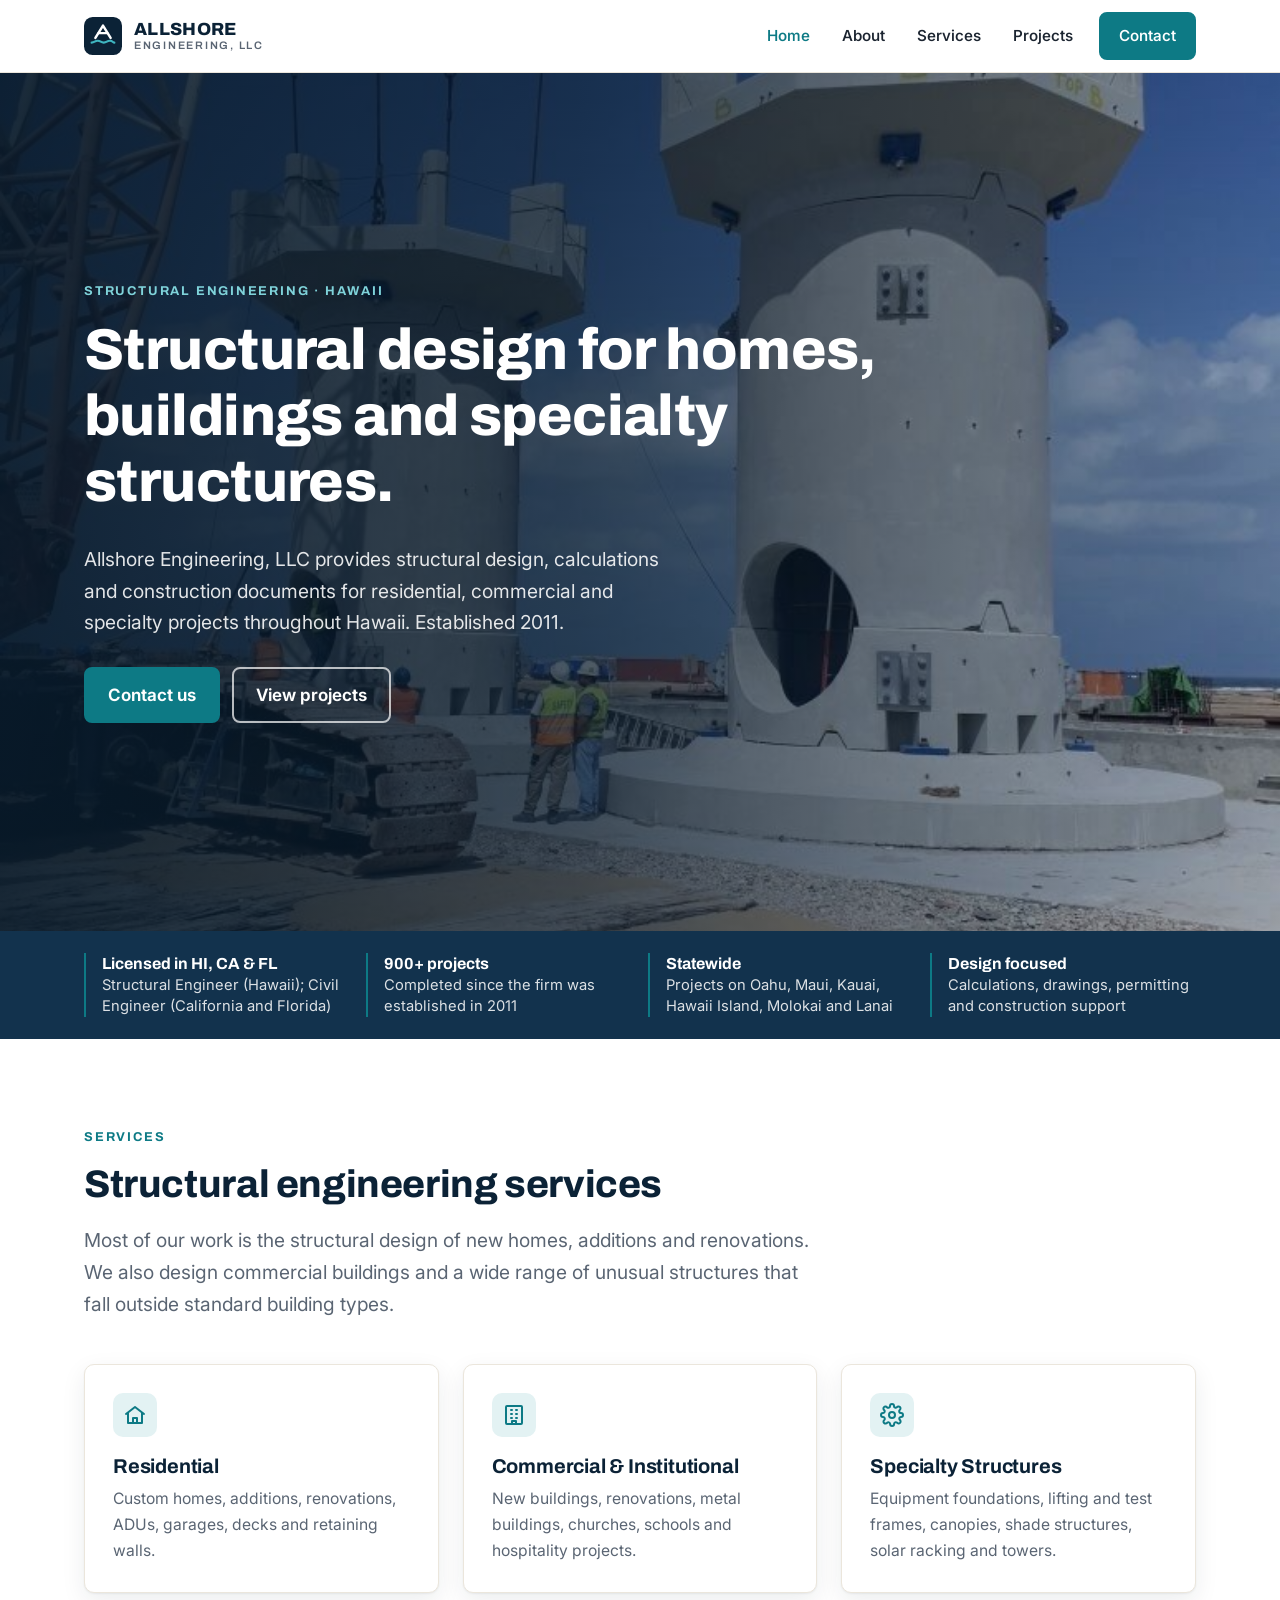
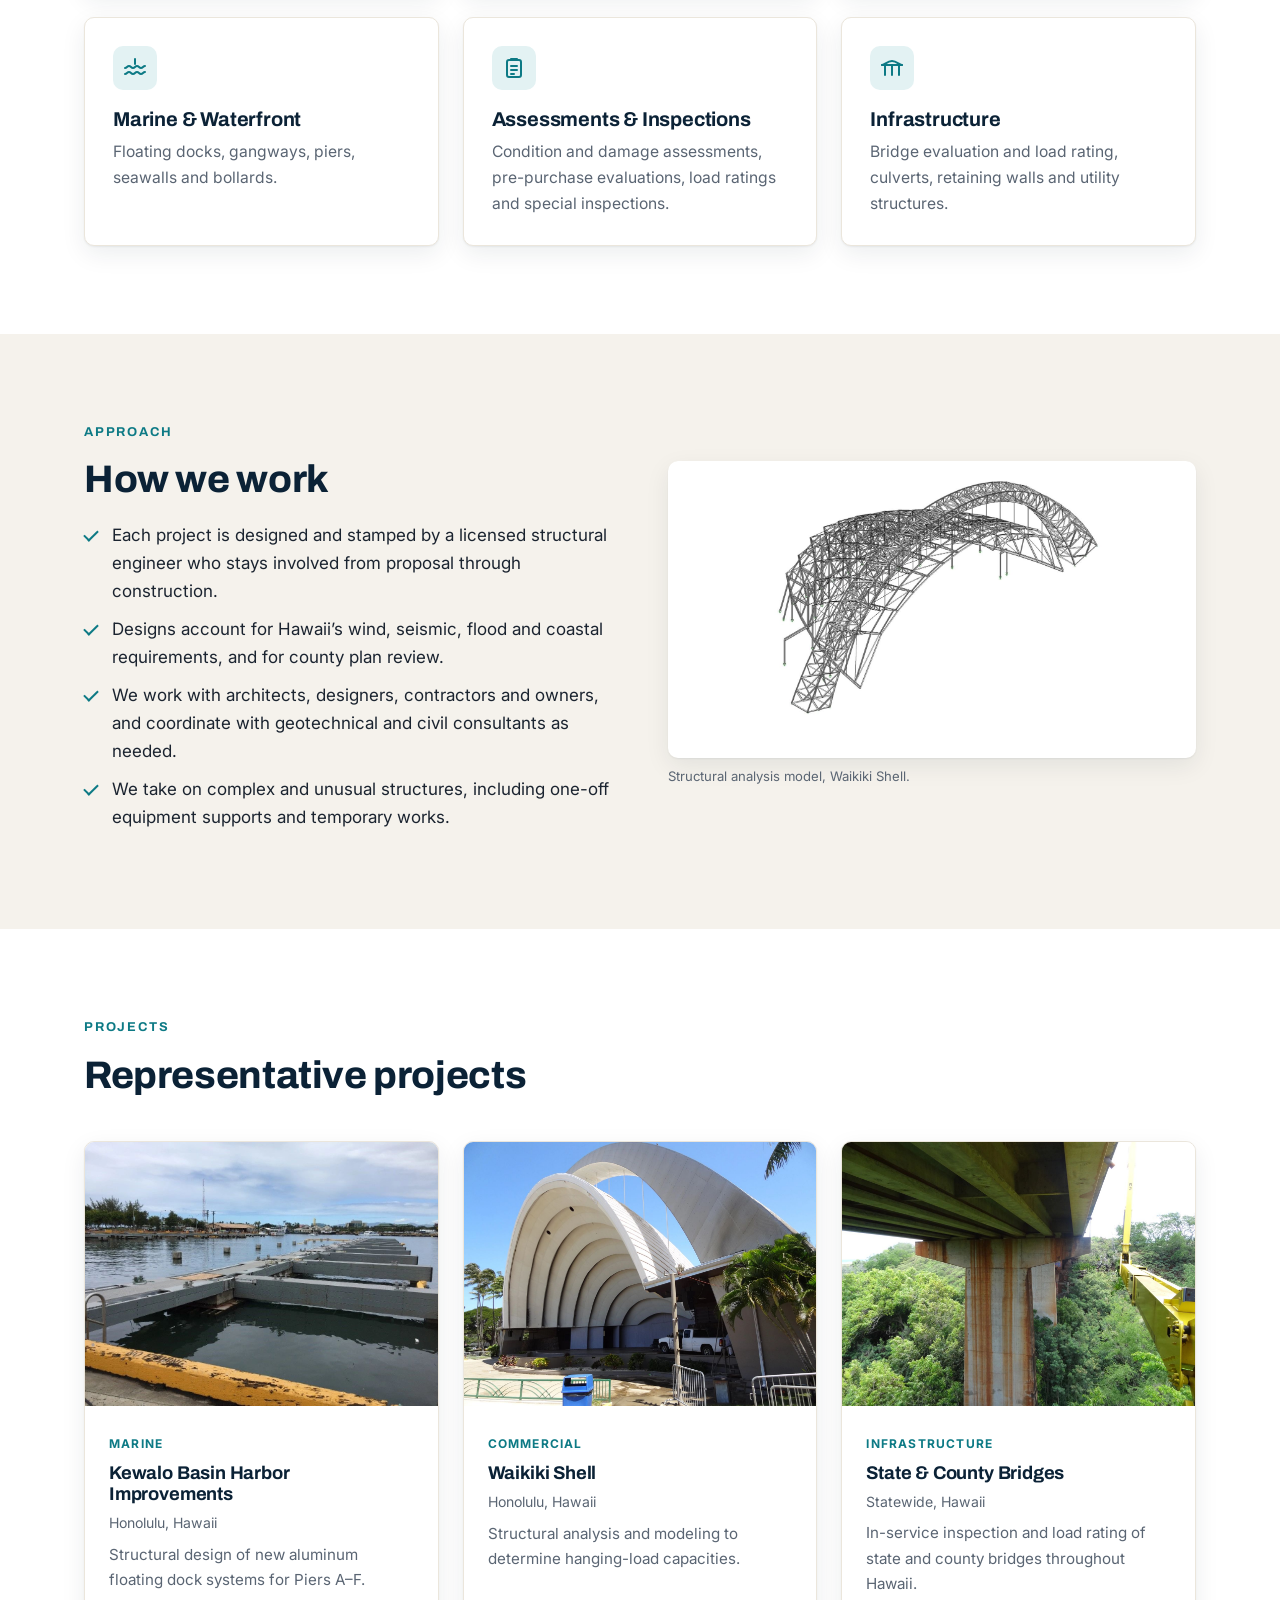
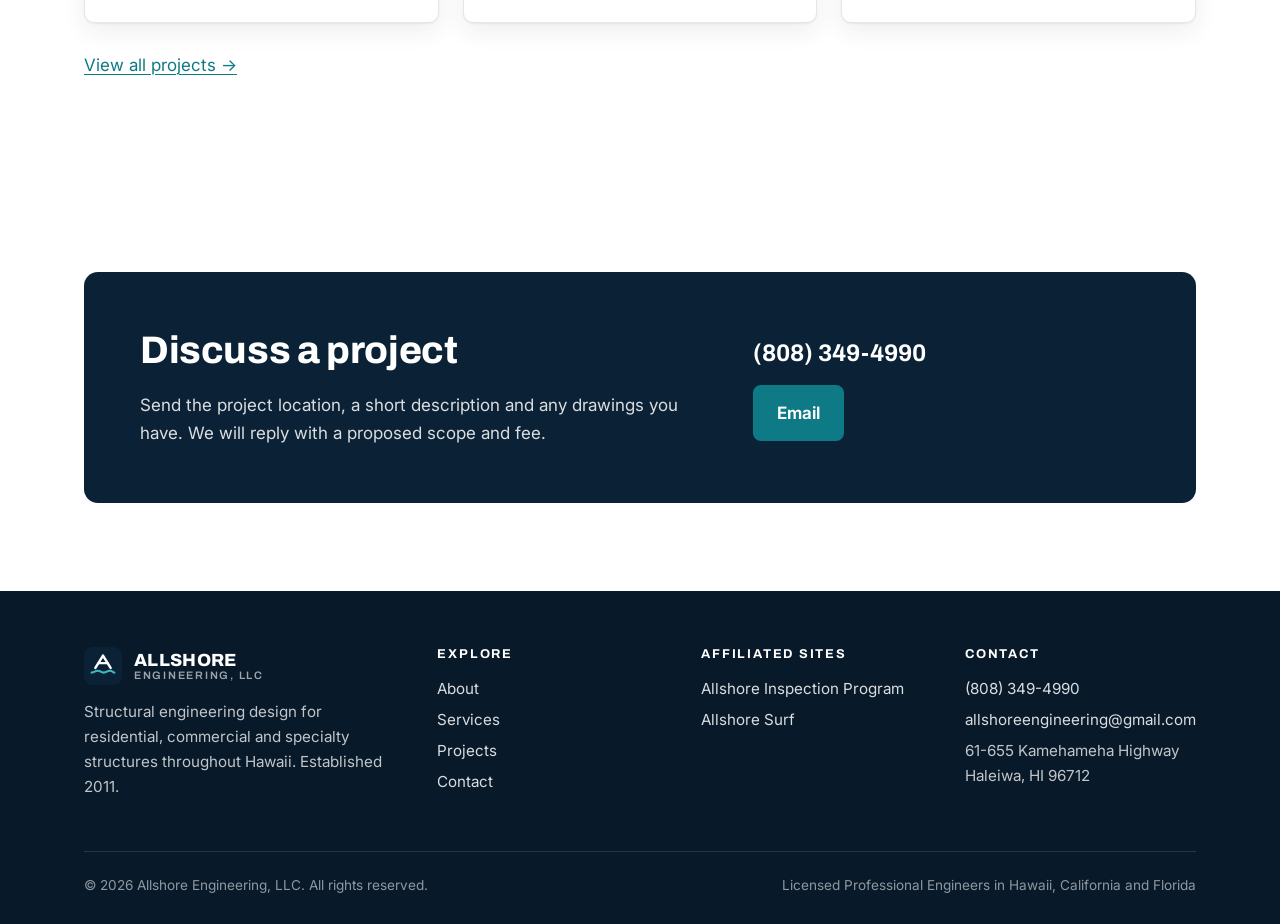
==== commit e4b30495: "Add files via upload" ====
--- a/index.html
+++ b/index.html
@@ -10,7 +10,7 @@
 <meta property="og:title" content="Allshore Engineering | Structural Engineers in Hawaii">
 <meta property="og:description" content="Allshore Engineering, LLC provides structural design for residential, commercial and specialty structures throughout Hawaii.">
 <meta property="og:url" content="https://allshoreengineering.com/">
-<meta property="og:image" content="https://allshoreengineering.com/img/billabong-18.jpg">
+<meta property="og:image" content="https://allshoreengineering.com/img/hero-burullus.jpg">
 <meta name="theme-color" content="#0b2236">
 <link rel="icon" href="favicon.svg" type="image/svg+xml">
 <link rel="preconnect" href="https://fonts.googleapis.com">
@@ -36,7 +36,7 @@
 <main id="main">
 
 <section class="hero">
-  <div class="hero-media"><img src="img/billabong-18.jpg" alt="Rendering of a two-story residence with large decks and glazing on Oahu's North Shore" fetchpriority="high"></div>
+  <div class="hero-media"><img src="img/hero-burullus.jpg" alt="Precast concrete intake structures being set by crane at a waterfront construction site" fetchpriority="high"></div>
   <div class="container">
     <span class="eyebrow">Structural Engineering &middot; Hawaii</span>
     <h1>Structural design for homes, buildings and specialty structures.</h1>
@@ -90,8 +90,8 @@
       </ul>
     </div>
     <figure>
-      <div class="photo"><img src="img/griffith-rear.jpg" alt="Rendering of a single-story hillside residence with pool on Maui" loading="lazy" style="aspect-ratio:16/9"></div>
-      <p class="figure-cap">Hillside residence, Maui. Architect&rsquo;s rendering.</p>
+      <div class="photo"><img src="img/waikiki-shell-model.jpg" alt="Structural analysis model of the Waikiki Shell" loading="lazy" style="aspect-ratio:16/9;background:#fff;object-fit:contain"></div>
+      <p class="figure-cap">Structural analysis model, Waikiki Shell.</p>
     </figure>
   </div>
 </section>
@@ -100,12 +100,12 @@
   <div class="container">
     <div class="section-head">
       <span class="eyebrow">Projects</span>
-      <h2>Selected projects</h2>
+      <h2>Representative projects</h2>
     </div>
     <div class="grid-3">
-      <article class="project"><img src="img/billabong-24.jpg" alt="Rendering of a North Shore residence" loading="lazy"><div class="project-body"><span class="tag">Residential</span><h3>North Shore Residence</h3><p class="loc">Oahu</p><p>Two-story beachfront residence with large decks and open glazing.</p><p class="credit">Architect&rsquo;s rendering.</p></div></article>
-      <article class="project"><img src="img/sakamoto-lanai.jpg" alt="Rendering of a residence with covered lanai" loading="lazy"><div class="project-body"><span class="tag">Residential</span><h3>Residence and Guest Houses</h3><p class="loc">Hawaii Island</p><p>Main house and detached buildings with covered lanais.</p><p class="credit">Architect&rsquo;s rendering.</p></div></article>
-      <article class="project"><img src="img/pier-canopy.jpg" alt="Canopy structure over a pier in Waikiki" loading="lazy"><div class="project-body"><span class="tag">Specialty</span><h3>Pier Canopy</h3><p class="loc">Waikiki, Oahu</p><p>Shade canopies over a main pier, connecting pier and finger piers.</p></div></article>
+      <article class="project"><img src="img/kewalo-docks.jpg" alt="Aluminum floating docks at Kewalo Basin" loading="lazy"><div class="project-body"><span class="tag">Marine</span><h3>Kewalo Basin Harbor Improvements</h3><p class="loc">Honolulu, Hawaii</p><p>Structural design of new aluminum floating dock systems for Piers A&ndash;F.</p></div></article>
+      <article class="project"><img src="img/waikiki-shell.jpg" alt="Waikiki Shell amphitheater" loading="lazy"><div class="project-body"><span class="tag">Commercial</span><h3>Waikiki Shell</h3><p class="loc">Honolulu, Hawaii</p><p>Structural analysis and modeling to determine hanging-load capacities.</p></div></article>
+      <article class="project"><img src="img/bridge-underside.jpg" alt="Inspection of a concrete highway bridge" loading="lazy"><div class="project-body"><span class="tag">Infrastructure</span><h3>State &amp; County Bridges</h3><p class="loc">Statewide, Hawaii</p><p>In-service inspection and load rating of state and county bridges throughout Hawaii.</p></div></article>
     </div>
     <p style="margin-top:28px"><a href="projects.html">View all projects &rarr;</a></p>
   </div>
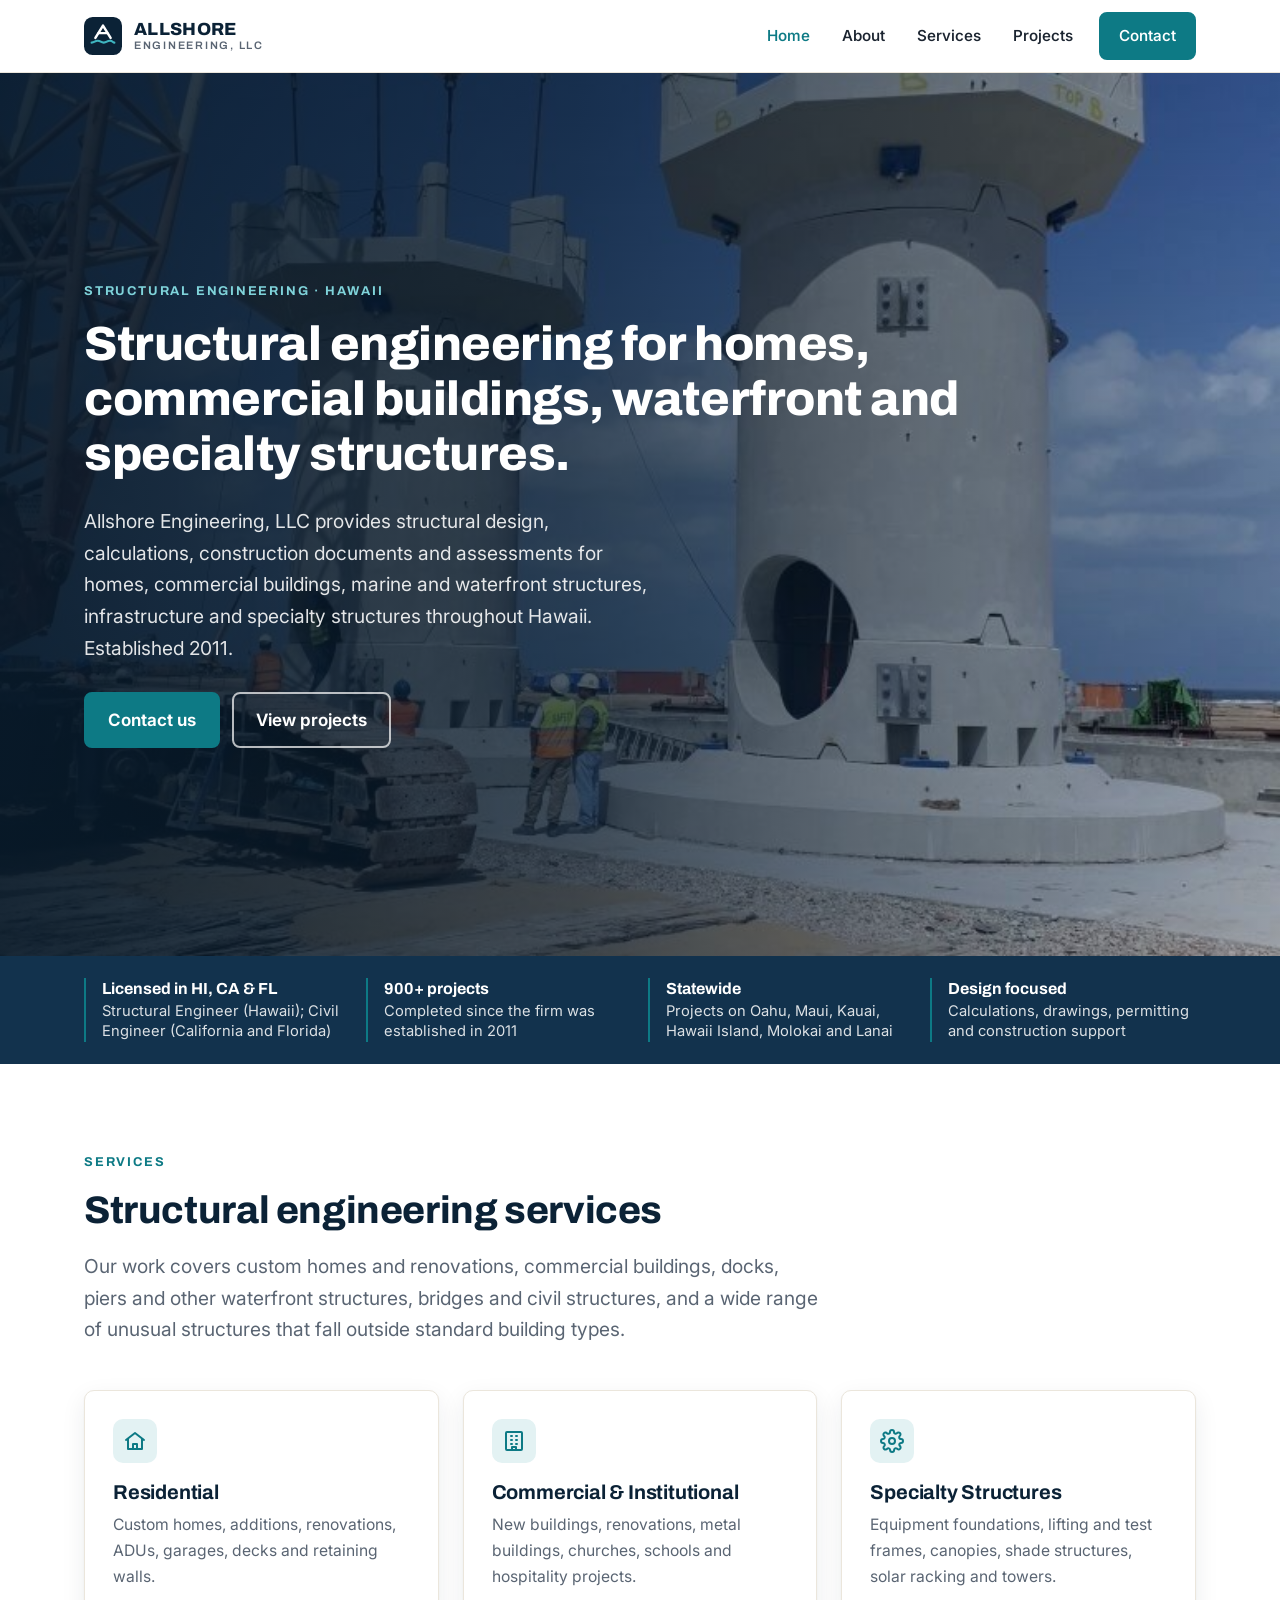
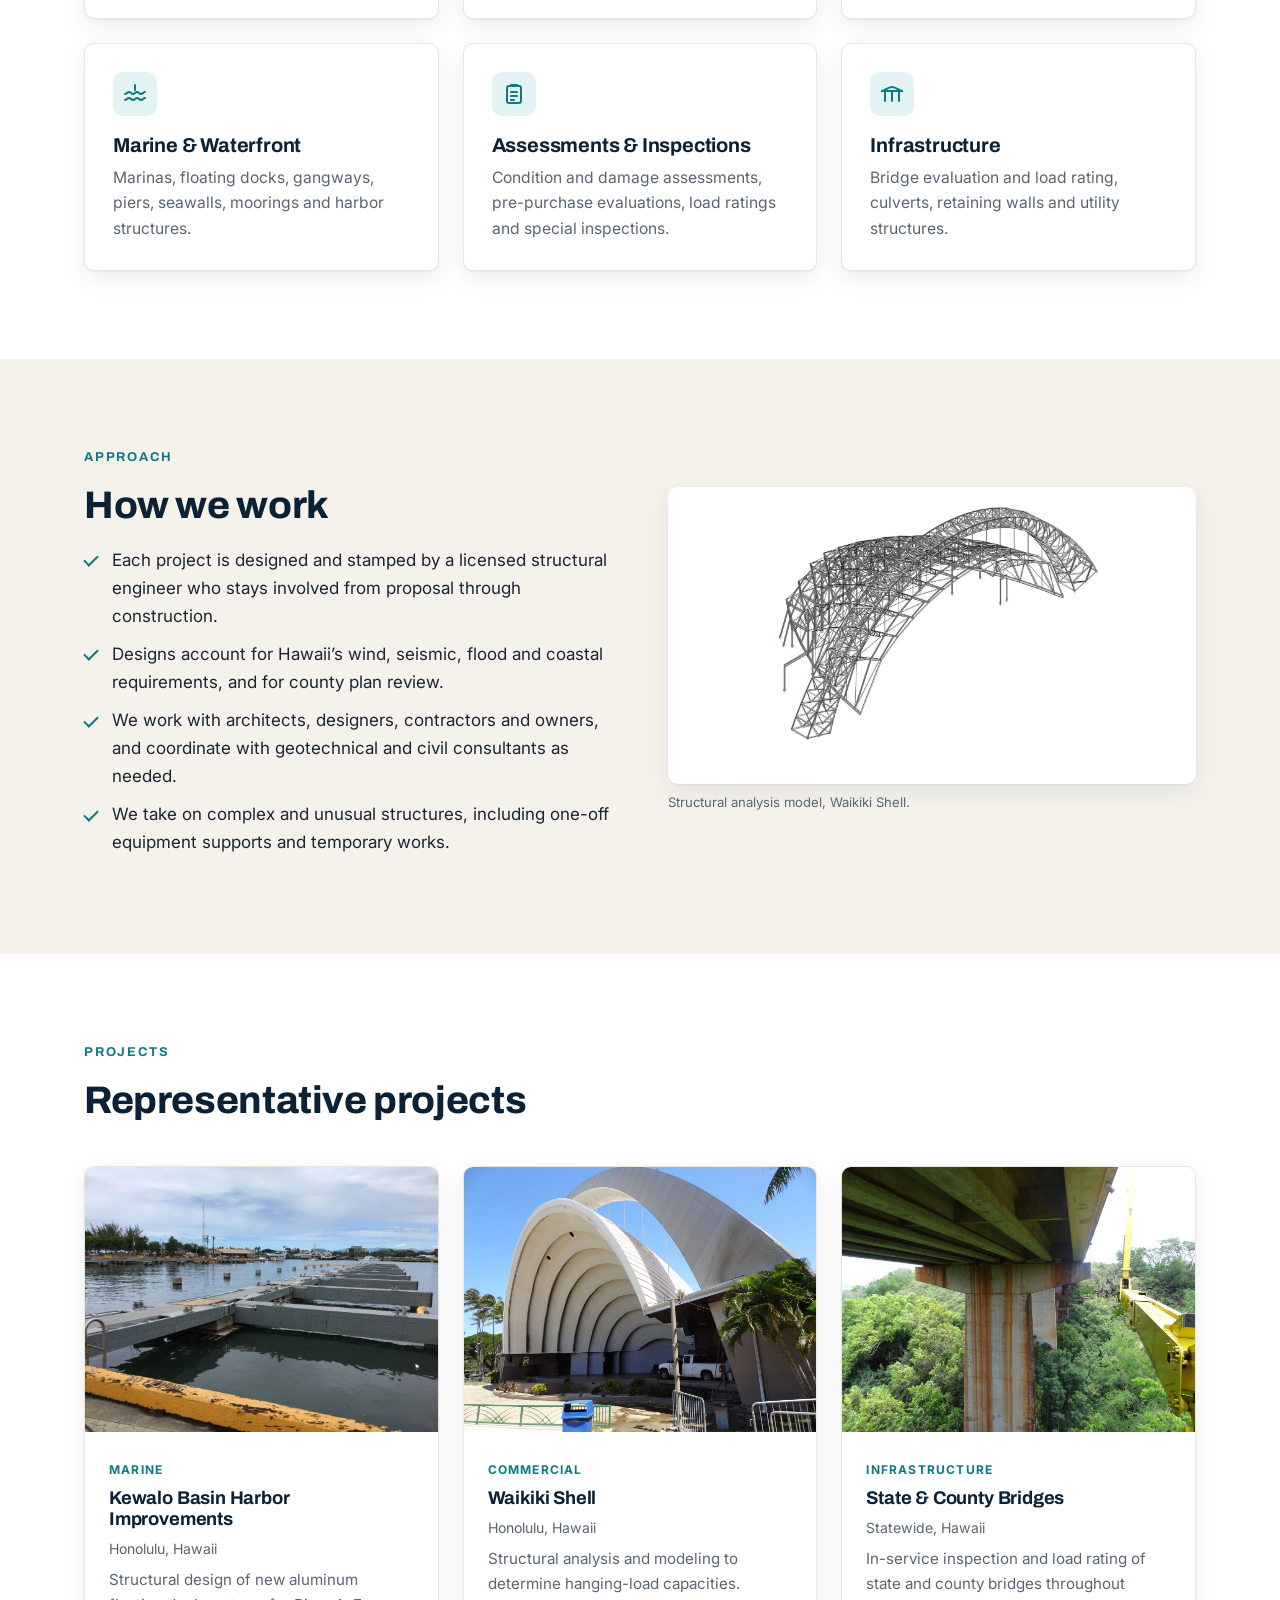
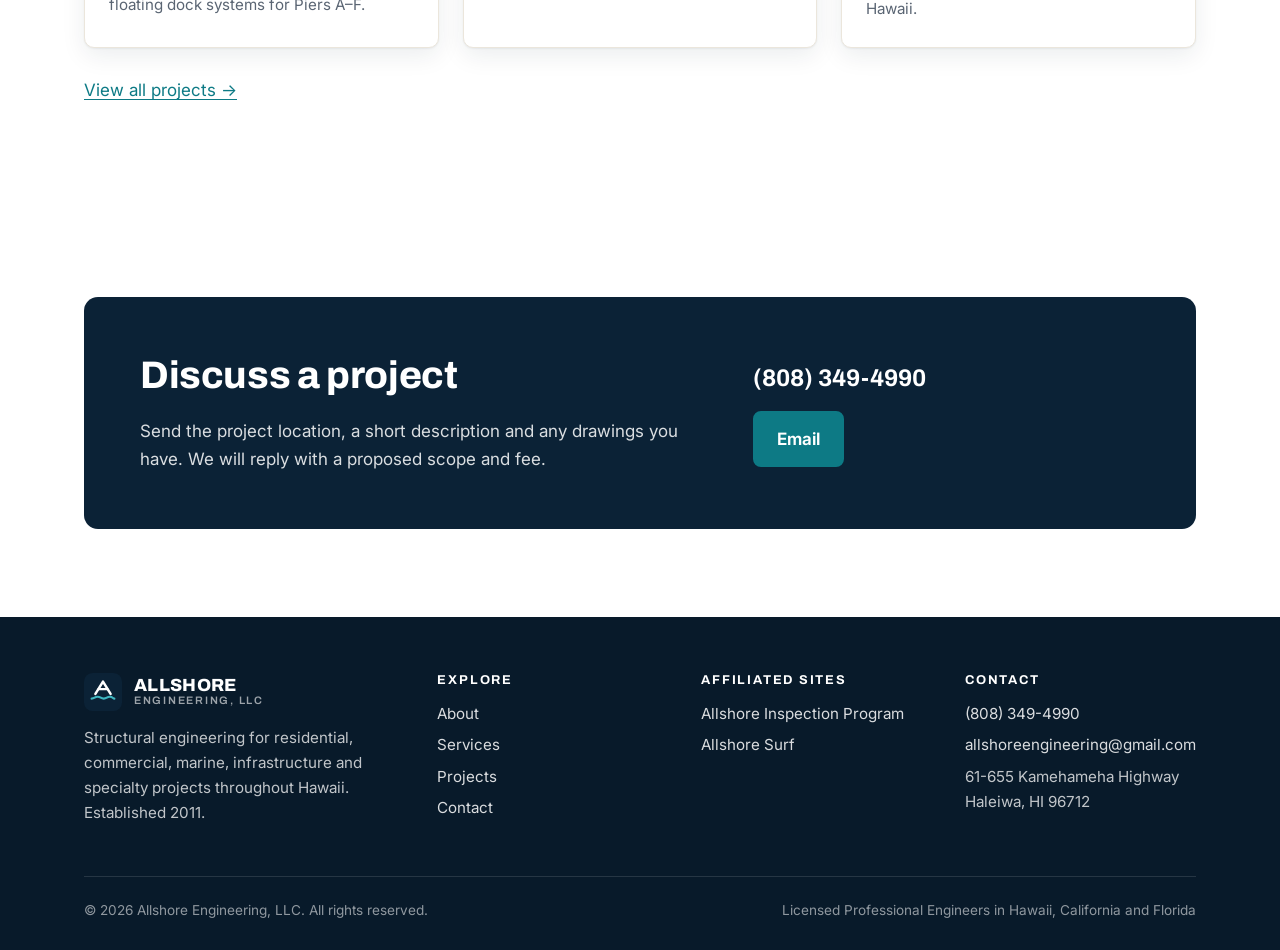
==== commit 2cd1a419: "Add files via upload" ====
--- a/index.html
+++ b/index.html
@@ -4,11 +4,11 @@
 <meta charset="utf-8">
 <meta name="viewport" content="width=device-width, initial-scale=1">
 <title>Allshore Engineering | Structural Engineers in Hawaii</title>
-<meta name="description" content="Allshore Engineering, LLC provides structural design for residential, commercial and specialty structures throughout Hawaii.">
+<meta name="description" content="Allshore Engineering, LLC provides structural engineering for residential, commercial, marine, infrastructure and specialty projects throughout Hawaii.">
 <link rel="canonical" href="https://allshoreengineering.com/">
 <meta property="og:type" content="website">
 <meta property="og:title" content="Allshore Engineering | Structural Engineers in Hawaii">
-<meta property="og:description" content="Allshore Engineering, LLC provides structural design for residential, commercial and specialty structures throughout Hawaii.">
+<meta property="og:description" content="Allshore Engineering, LLC provides structural engineering for residential, commercial, marine, infrastructure and specialty projects throughout Hawaii.">
 <meta property="og:url" content="https://allshoreengineering.com/">
 <meta property="og:image" content="https://allshoreengineering.com/img/hero-burullus.jpg">
 <meta name="theme-color" content="#0b2236">
@@ -39,8 +39,8 @@
   <div class="hero-media"><img src="img/hero-burullus.jpg" alt="Precast concrete intake structures being set by crane at a waterfront construction site" fetchpriority="high"></div>
   <div class="container">
     <span class="eyebrow">Structural Engineering &middot; Hawaii</span>
-    <h1>Structural design for homes, buildings and specialty structures.</h1>
-    <p>Allshore Engineering, LLC provides structural design, calculations and construction documents for residential, commercial and specialty projects throughout Hawaii. Established 2011.</p>
+    <h1>Structural engineering for homes, commercial buildings, waterfront and specialty structures.</h1>
+    <p>Allshore Engineering, LLC provides structural design, calculations, construction documents and assessments for homes, commercial buildings, marine and waterfront structures, infrastructure and specialty structures throughout Hawaii. Established 2011.</p>
     <div class="hero-actions">
       <a class="btn" href="contact.html">Contact us</a>
       <a class="btn btn-ghost" href="projects.html">View projects</a>
@@ -64,13 +64,13 @@
     <div class="section-head">
       <span class="eyebrow">Services</span>
       <h2>Structural engineering services</h2>
-      <p class="lead">Most of our work is the structural design of new homes, additions and renovations. We also design commercial buildings and a wide range of unusual structures that fall outside standard building types.</p>
+      <p class="lead">Our work covers custom homes and renovations, commercial buildings, docks, piers and other waterfront structures, bridges and civil structures, and a wide range of unusual structures that fall outside standard building types.</p>
     </div>
     <div class="grid-3">
       <a class="card" href="services.html#residential"><div class="icon"><svg viewBox="0 0 24 24" fill="none" stroke="currentColor" stroke-width="2" stroke-linecap="round" stroke-linejoin="round"><path d="M3 11 12 4l9 7"/><path d="M5 10v10h14V10"/><path d="M10 20v-5h4v5"/></svg></div><h3>Residential</h3><p>Custom homes, additions, renovations, ADUs, garages, decks and retaining walls.</p></a>
       <a class="card" href="services.html#commercial"><div class="icon"><svg viewBox="0 0 24 24" fill="none" stroke="currentColor" stroke-width="2" stroke-linecap="round" stroke-linejoin="round"><rect x="4" y="3" width="16" height="18" rx="1"/><path d="M9 7h1M14 7h1M9 11h1M14 11h1M9 15h1M14 15h1M10 21v-3h4v3"/></svg></div><h3>Commercial &amp; Institutional</h3><p>New buildings, renovations, metal buildings, churches, schools and hospitality projects.</p></a>
       <a class="card" href="services.html#specialty"><div class="icon"><svg viewBox="0 0 24 24" fill="none" stroke="currentColor" stroke-width="2" stroke-linecap="round" stroke-linejoin="round"><circle cx="12" cy="12" r="3"/><path d="M19.4 15a1.7 1.7 0 0 0 .3 1.8l.1.1a2 2 0 1 1-2.8 2.8l-.1-.1a1.7 1.7 0 0 0-1.8-.3 1.7 1.7 0 0 0-1 1.5V21a2 2 0 1 1-4 0v-.1a1.7 1.7 0 0 0-1.1-1.5 1.7 1.7 0 0 0-1.8.3l-.1.1a2 2 0 1 1-2.8-2.8l.1-.1a1.7 1.7 0 0 0 .3-1.8 1.7 1.7 0 0 0-1.5-1H3a2 2 0 1 1 0-4h.1a1.7 1.7 0 0 0 1.5-1.1 1.7 1.7 0 0 0-.3-1.8l-.1-.1a2 2 0 1 1 2.8-2.8l.1.1a1.7 1.7 0 0 0 1.8.3H9a1.7 1.7 0 0 0 1-1.5V3a2 2 0 1 1 4 0v.1a1.7 1.7 0 0 0 1 1.5 1.7 1.7 0 0 0 1.8-.3l.1-.1a2 2 0 1 1 2.8 2.8l-.1.1a1.7 1.7 0 0 0-.3 1.8V9a1.7 1.7 0 0 0 1.5 1H21a2 2 0 1 1 0 4h-.1a1.7 1.7 0 0 0-1.5 1z"/></svg></div><h3>Specialty Structures</h3><p>Equipment foundations, lifting and test frames, canopies, shade structures, solar racking and towers.</p></a>
-      <a class="card" href="services.html#marine"><div class="icon"><svg viewBox="0 0 24 24" fill="none" stroke="currentColor" stroke-width="2" stroke-linecap="round" stroke-linejoin="round"><path d="M2 12c2 0 2-2 4-2s2 2 4 2 2-2 4-2 2 2 4 2 2-2 4-2"/><path d="M2 18c2 0 2-2 4-2s2 2 4 2 2-2 4-2 2 2 4 2 2-2 4-2"/><path d="M12 3v5"/></svg></div><h3>Marine &amp; Waterfront</h3><p>Floating docks, gangways, piers, seawalls and bollards.</p></a>
+      <a class="card" href="services.html#marine"><div class="icon"><svg viewBox="0 0 24 24" fill="none" stroke="currentColor" stroke-width="2" stroke-linecap="round" stroke-linejoin="round"><path d="M2 12c2 0 2-2 4-2s2 2 4 2 2-2 4-2 2 2 4 2 2-2 4-2"/><path d="M2 18c2 0 2-2 4-2s2 2 4 2 2-2 4-2 2 2 4 2 2-2 4-2"/><path d="M12 3v5"/></svg></div><h3>Marine &amp; Waterfront</h3><p>Marinas, floating docks, gangways, piers, seawalls, moorings and harbor structures.</p></a>
       <a class="card" href="services.html#assessments"><div class="icon"><svg viewBox="0 0 24 24" fill="none" stroke="currentColor" stroke-width="2" stroke-linecap="round" stroke-linejoin="round"><rect x="5" y="4" width="14" height="17" rx="2"/><path d="M9 4V3h6v1M9 10h6M9 14h6M9 18h3"/></svg></div><h3>Assessments &amp; Inspections</h3><p>Condition and damage assessments, pre-purchase evaluations, load ratings and special inspections.</p></a>
       <a class="card" href="services.html#infrastructure"><div class="icon"><svg viewBox="0 0 24 24" fill="none" stroke="currentColor" stroke-width="2" stroke-linecap="round" stroke-linejoin="round"><path d="M2 9h20"/><path d="M5 9v10M19 9v10M12 9v10"/><path d="M2 9c3 0 5-4 10-4s7 4 10 4"/></svg></div><h3>Infrastructure</h3><p>Bridge evaluation and load rating, culverts, retaining walls and utility structures.</p></a>
     </div>
@@ -132,7 +132,7 @@
     <div class="cols">
       <div>
         <a class="brand" href="index.html"><svg viewBox="0 0 40 40" aria-hidden="true"><rect width="40" height="40" rx="9" fill="#0b2236"/><path d="M8 27c3.2 0 3.2-2 6.4-2s3.2 2 6.4 2 3.2-2 6.4-2 3.2 2 4.8 2" fill="none" stroke="#3fb6c1" stroke-width="2.2" stroke-linecap="round"/><path d="M12 22 20 9l8 13" fill="none" stroke="#fff" stroke-width="2.6" stroke-linejoin="round" stroke-linecap="round"/><path d="M15.2 17h9.6" stroke="#fff" stroke-width="2.2" stroke-linecap="round"/></svg><span class="brand-name">ALLSHORE<small>Engineering, LLC</small></span></a>
-        <p>Structural engineering design for residential, commercial and specialty structures throughout Hawaii. Established 2011.</p>
+        <p>Structural engineering for residential, commercial, marine, infrastructure and specialty projects throughout Hawaii. Established 2011.</p>
       </div>
       <div>
         <h4>Explore</h4>
--- a/styles.css
+++ b/styles.css
@@ -70,7 +70,7 @@
 .hero-media img { width: 100%; height: 100%; object-fit: cover; }
 .hero::after { content: ""; position: absolute; inset: 0; background: linear-gradient(90deg, rgba(8,26,42,.92) 0%, rgba(8,26,42,.72) 45%, rgba(8,26,42,.25) 100%); }
 .hero .container { position: relative; z-index: 1; padding-top: 120px; padding-bottom: 120px; }
-.hero h1 { color: #fff; max-width: 15em; }
+.hero h1 { color: #fff; max-width: 20em; font-size: clamp(2rem, 4vw, 3rem); }
 .hero p { font-size: 1.2rem; max-width: 36rem; color: rgba(255,255,255,.88); }
 .hero .eyebrow { color: #7fd3da; }
 .hero-actions { display: flex; flex-wrap: wrap; gap: 12px; margin-top: 28px; }
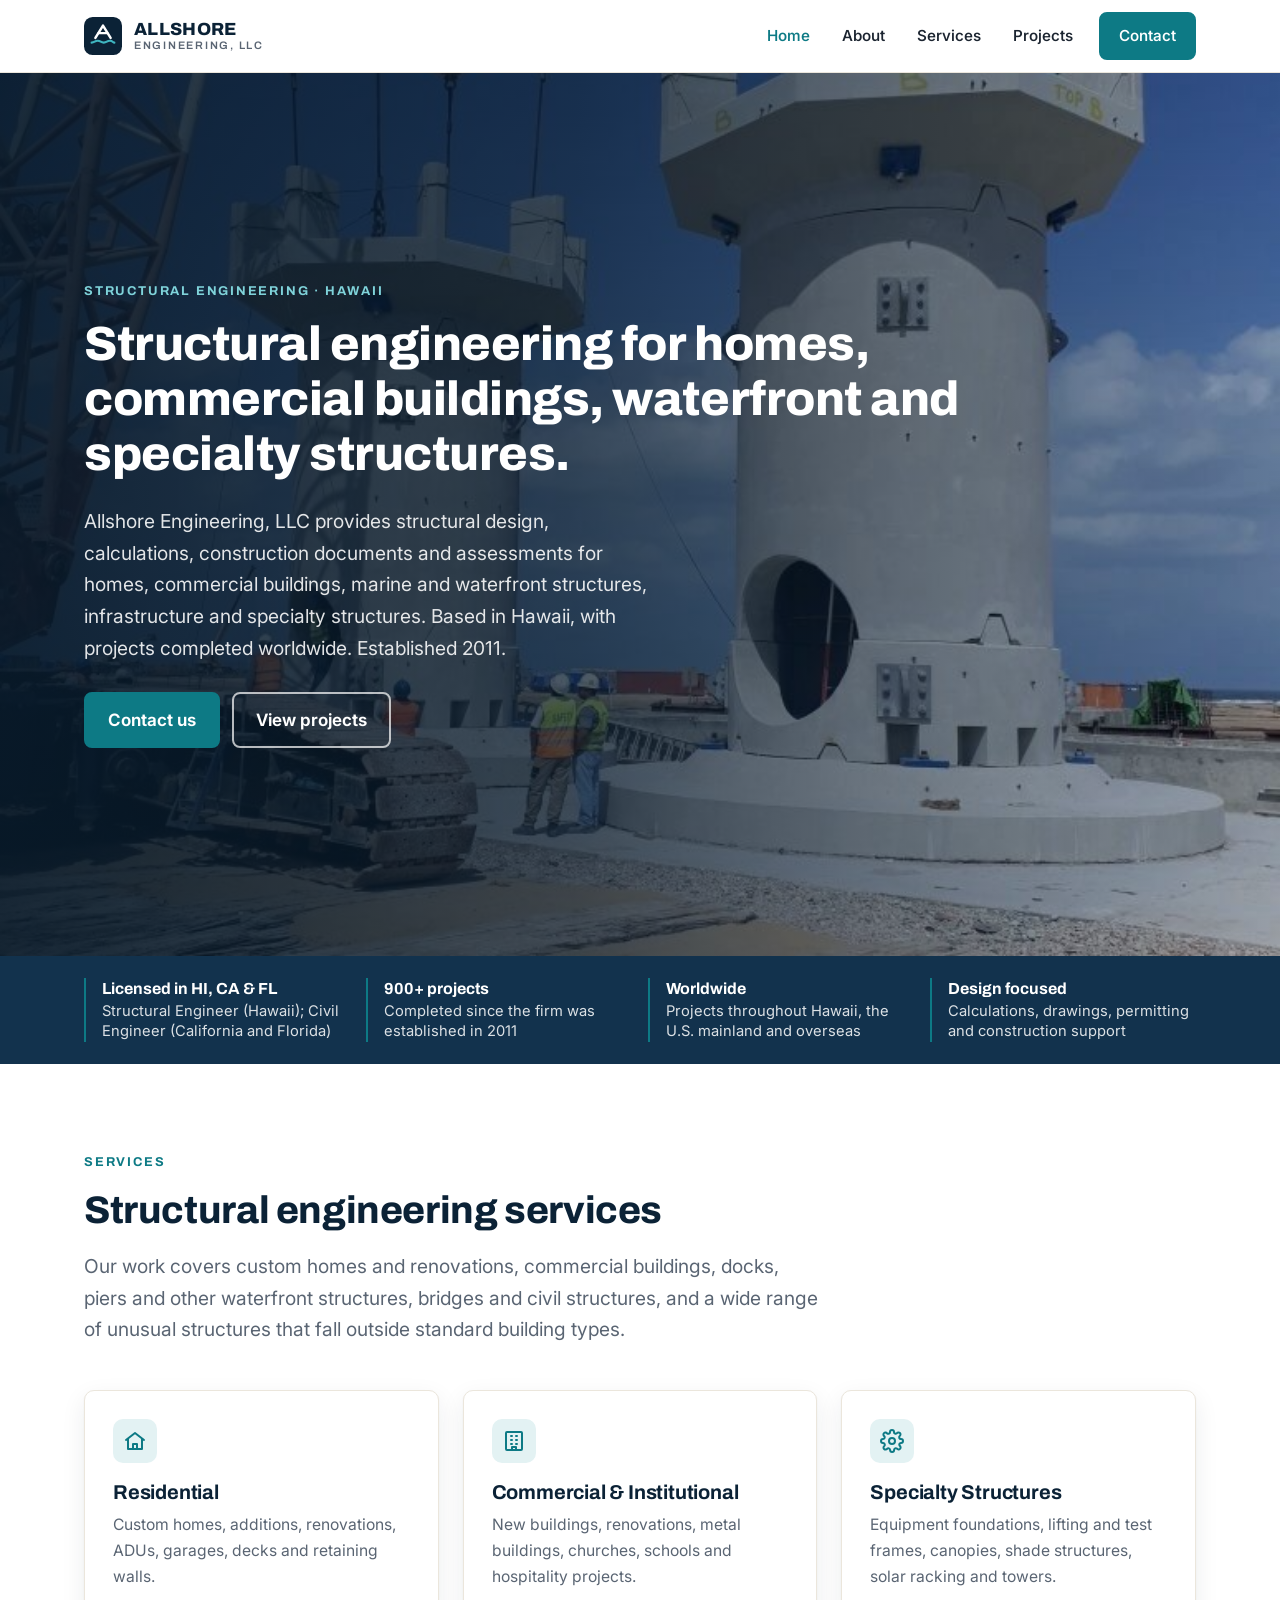
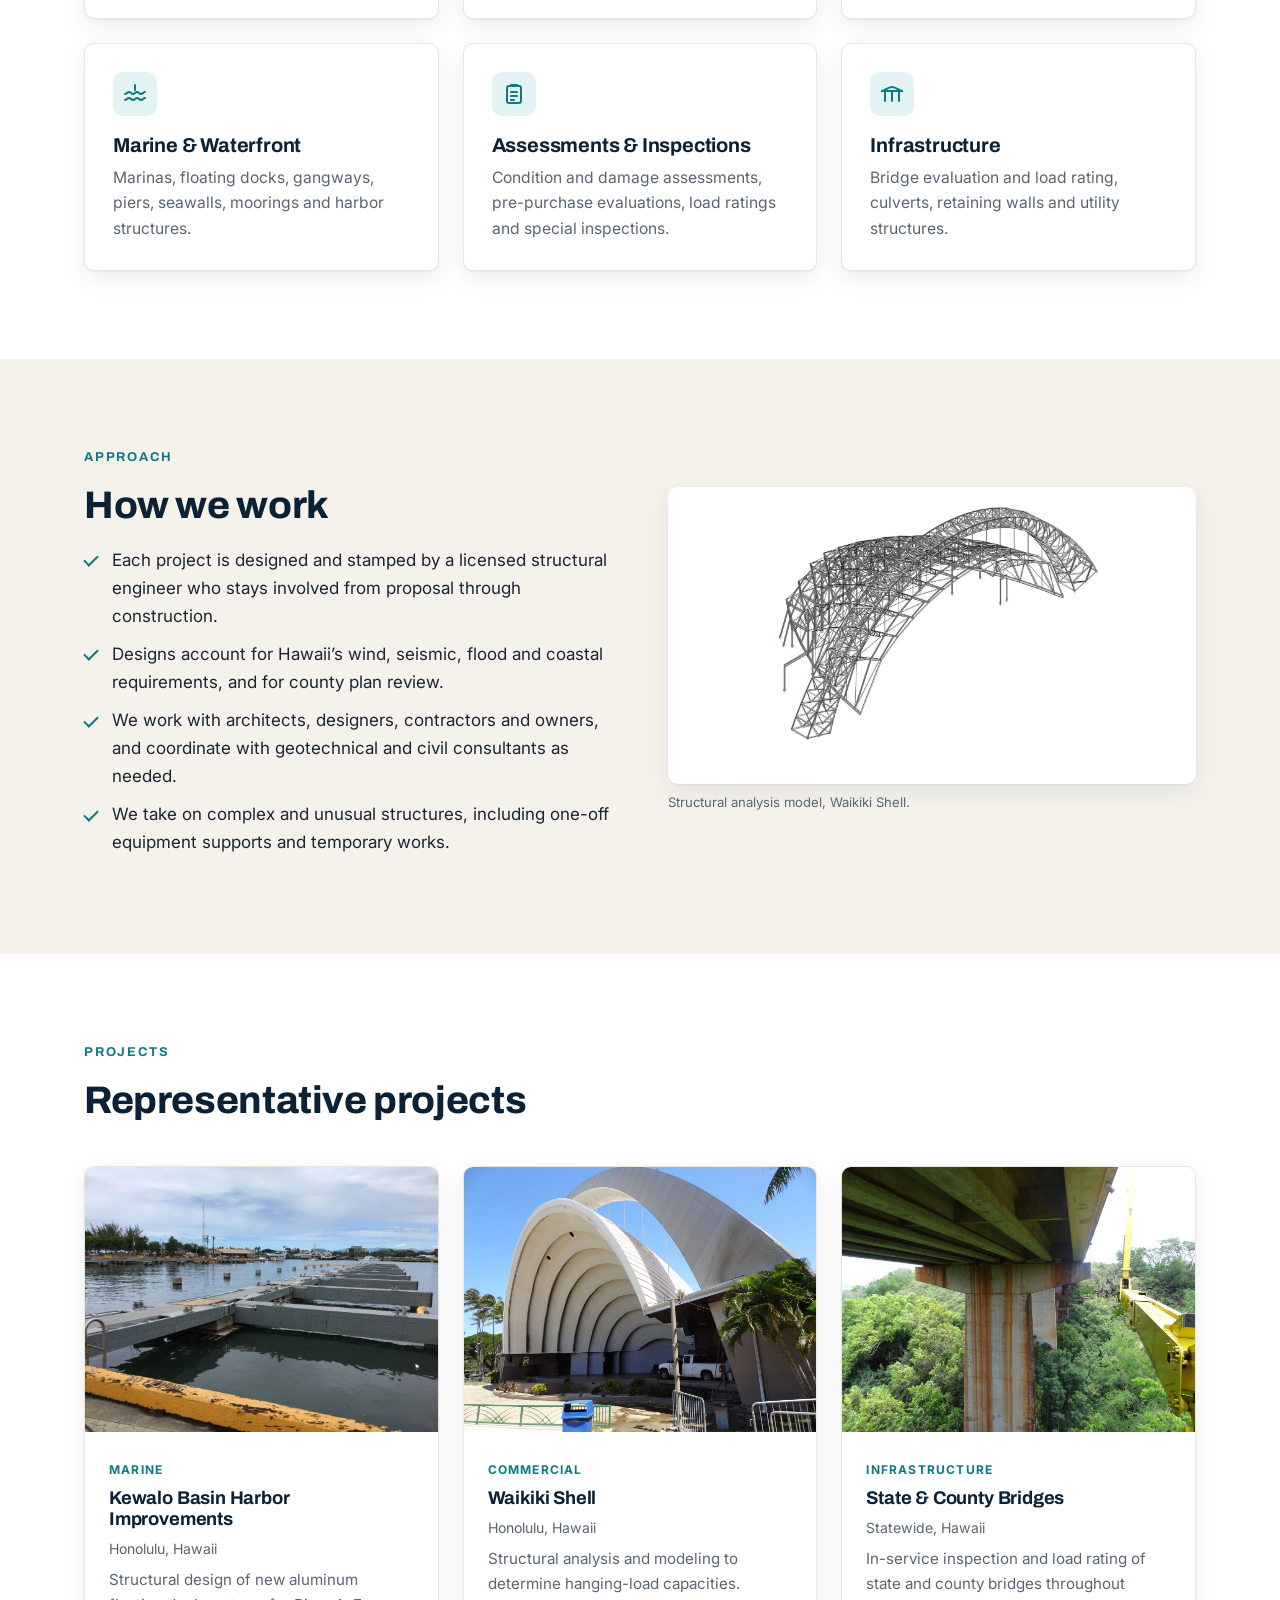
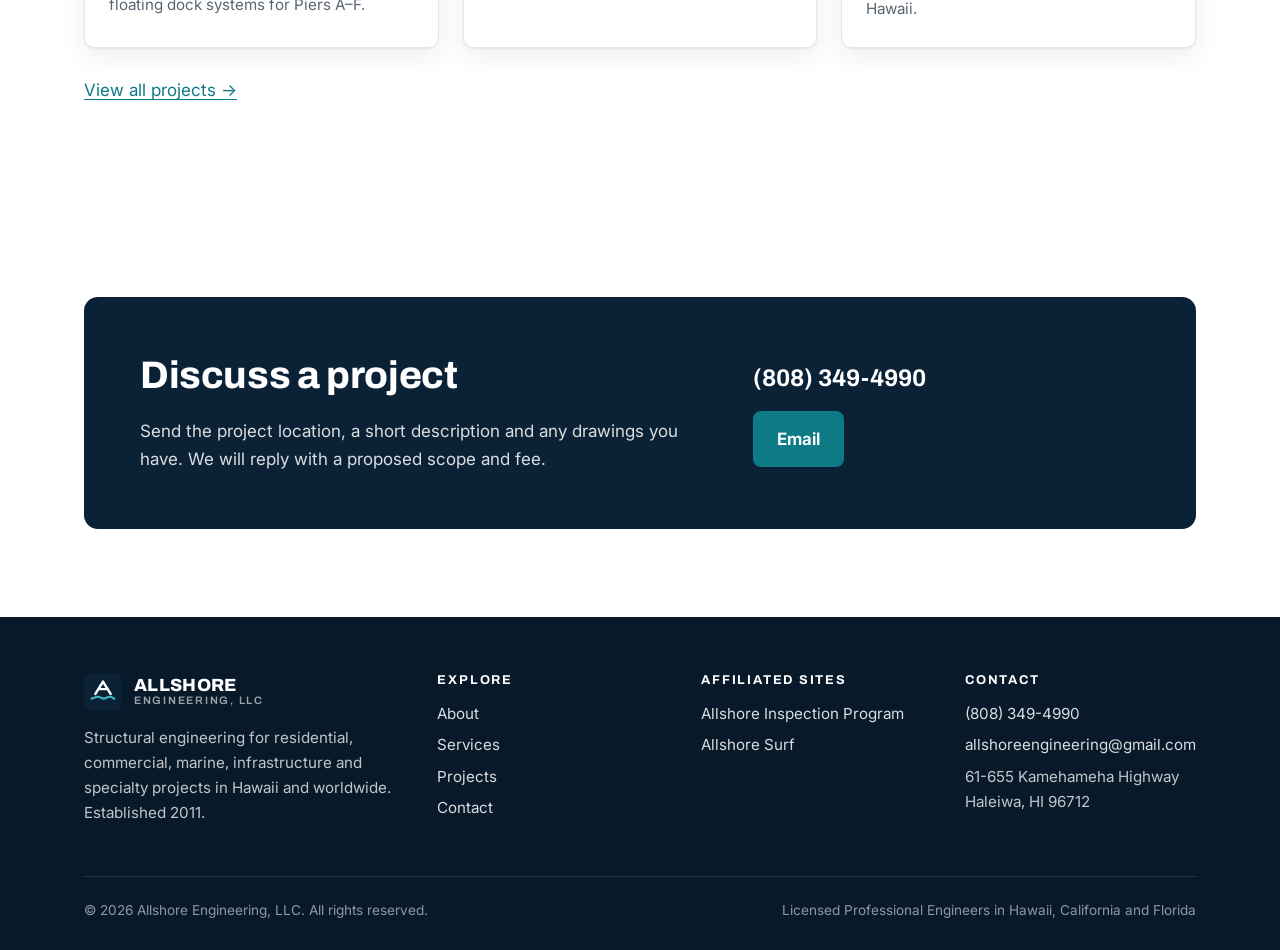
==== commit 78600f99: "Add files via upload" ====
--- a/index.html
+++ b/index.html
@@ -4,11 +4,11 @@
 <meta charset="utf-8">
 <meta name="viewport" content="width=device-width, initial-scale=1">
 <title>Allshore Engineering | Structural Engineers in Hawaii</title>
-<meta name="description" content="Allshore Engineering, LLC provides structural engineering for residential, commercial, marine, infrastructure and specialty projects throughout Hawaii.">
+<meta name="description" content="Allshore Engineering, LLC provides structural engineering for residential, commercial, marine, infrastructure and specialty projects in Hawaii and worldwide.">
 <link rel="canonical" href="https://allshoreengineering.com/">
 <meta property="og:type" content="website">
 <meta property="og:title" content="Allshore Engineering | Structural Engineers in Hawaii">
-<meta property="og:description" content="Allshore Engineering, LLC provides structural engineering for residential, commercial, marine, infrastructure and specialty projects throughout Hawaii.">
+<meta property="og:description" content="Allshore Engineering, LLC provides structural engineering for residential, commercial, marine, infrastructure and specialty projects in Hawaii and worldwide.">
 <meta property="og:url" content="https://allshoreengineering.com/">
 <meta property="og:image" content="https://allshoreengineering.com/img/hero-burullus.jpg">
 <meta name="theme-color" content="#0b2236">
@@ -40,7 +40,7 @@
   <div class="container">
     <span class="eyebrow">Structural Engineering &middot; Hawaii</span>
     <h1>Structural engineering for homes, commercial buildings, waterfront and specialty structures.</h1>
-    <p>Allshore Engineering, LLC provides structural design, calculations, construction documents and assessments for homes, commercial buildings, marine and waterfront structures, infrastructure and specialty structures throughout Hawaii. Established 2011.</p>
+    <p>Allshore Engineering, LLC provides structural design, calculations, construction documents and assessments for homes, commercial buildings, marine and waterfront structures, infrastructure and specialty structures. Based in Hawaii, with projects completed worldwide. Established 2011.</p>
     <div class="hero-actions">
       <a class="btn" href="contact.html">Contact us</a>
       <a class="btn btn-ghost" href="projects.html">View projects</a>
@@ -53,7 +53,7 @@
     <ul>
       <li><strong>Licensed in HI, CA &amp; FL</strong>Structural Engineer (Hawaii); Civil Engineer (California and Florida)</li>
       <li><strong>900+ projects</strong>Completed since the firm was established in 2011</li>
-      <li><strong>Statewide</strong>Projects on Oahu, Maui, Kauai, Hawaii Island, Molokai and Lanai</li>
+      <li><strong>Worldwide</strong>Projects throughout Hawaii, the U.S. mainland and overseas</li>
       <li><strong>Design focused</strong>Calculations, drawings, permitting and construction support</li>
     </ul>
   </div>
@@ -132,7 +132,7 @@
     <div class="cols">
       <div>
         <a class="brand" href="index.html"><svg viewBox="0 0 40 40" aria-hidden="true"><rect width="40" height="40" rx="9" fill="#0b2236"/><path d="M8 27c3.2 0 3.2-2 6.4-2s3.2 2 6.4 2 3.2-2 6.4-2 3.2 2 4.8 2" fill="none" stroke="#3fb6c1" stroke-width="2.2" stroke-linecap="round"/><path d="M12 22 20 9l8 13" fill="none" stroke="#fff" stroke-width="2.6" stroke-linejoin="round" stroke-linecap="round"/><path d="M15.2 17h9.6" stroke="#fff" stroke-width="2.2" stroke-linecap="round"/></svg><span class="brand-name">ALLSHORE<small>Engineering, LLC</small></span></a>
-        <p>Structural engineering for residential, commercial, marine, infrastructure and specialty projects throughout Hawaii. Established 2011.</p>
+        <p>Structural engineering for residential, commercial, marine, infrastructure and specialty projects in Hawaii and worldwide. Established 2011.</p>
       </div>
       <div>
         <h4>Explore</h4>
